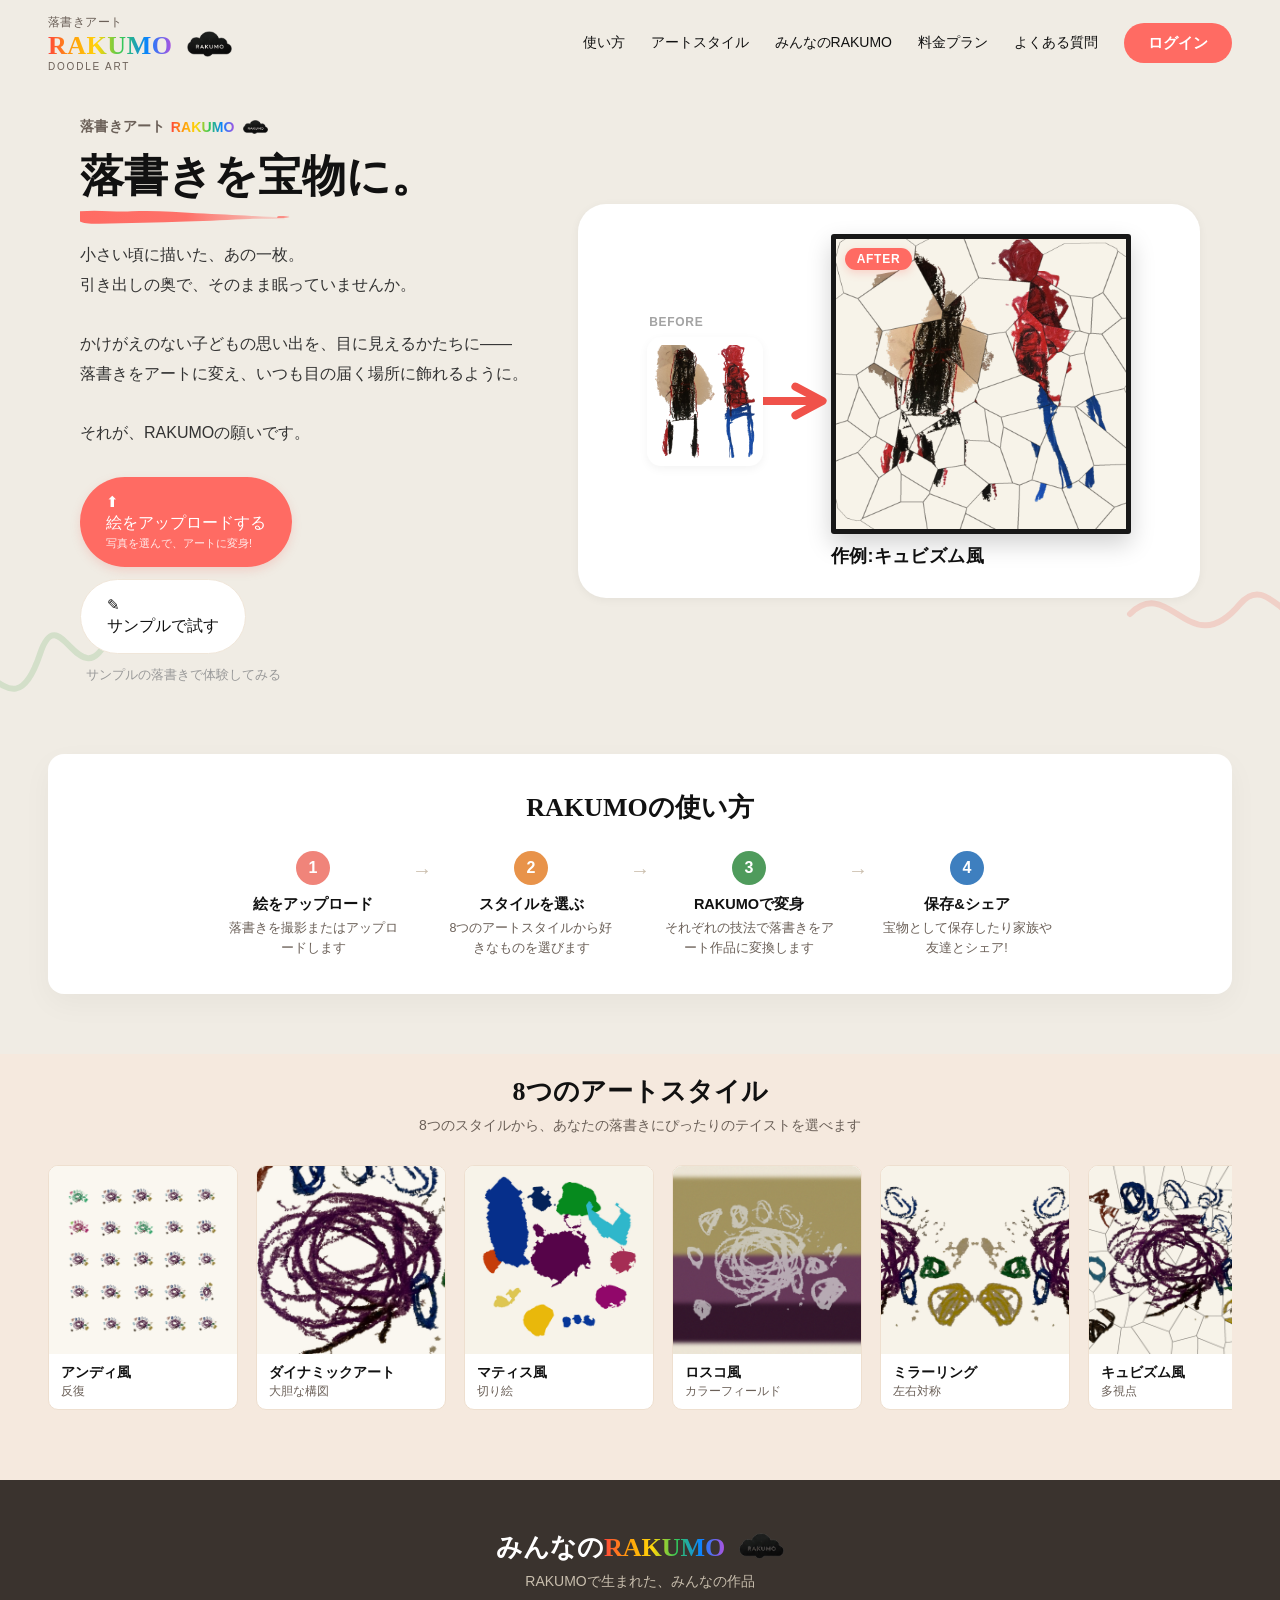
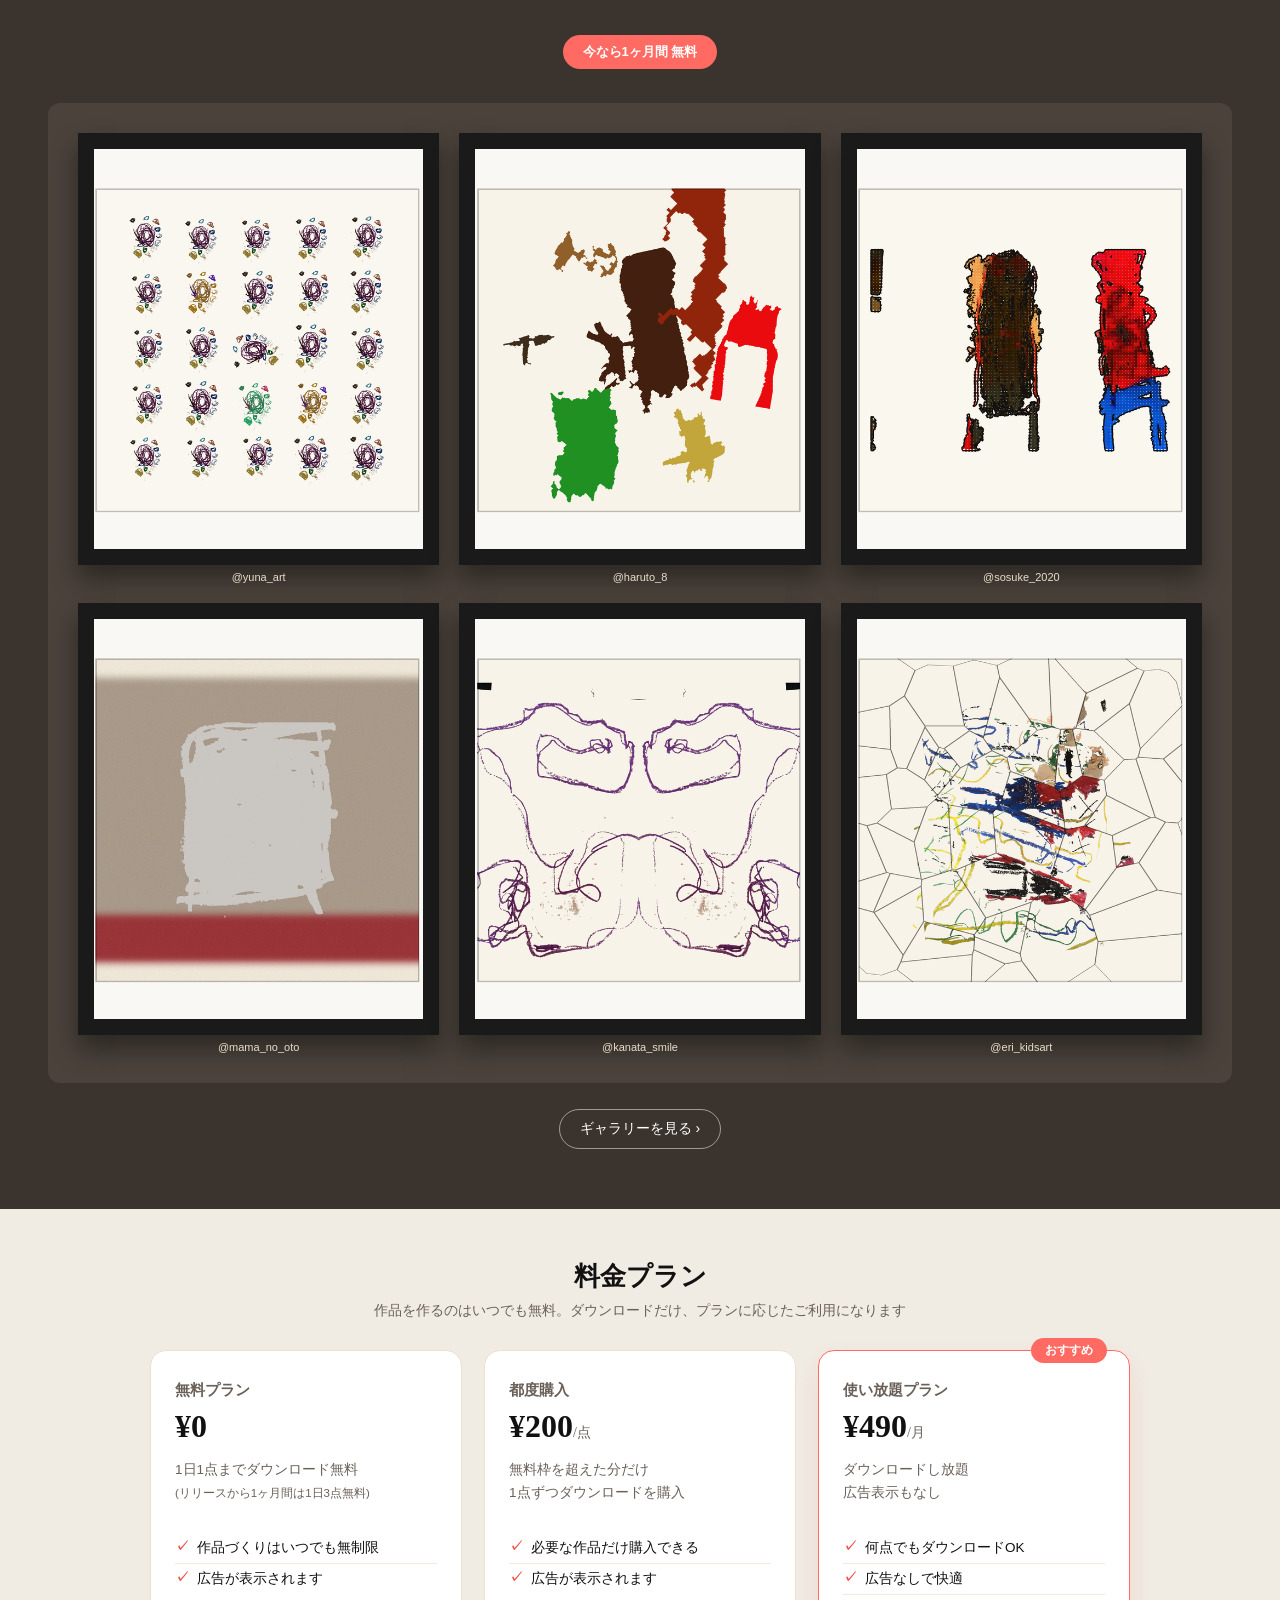
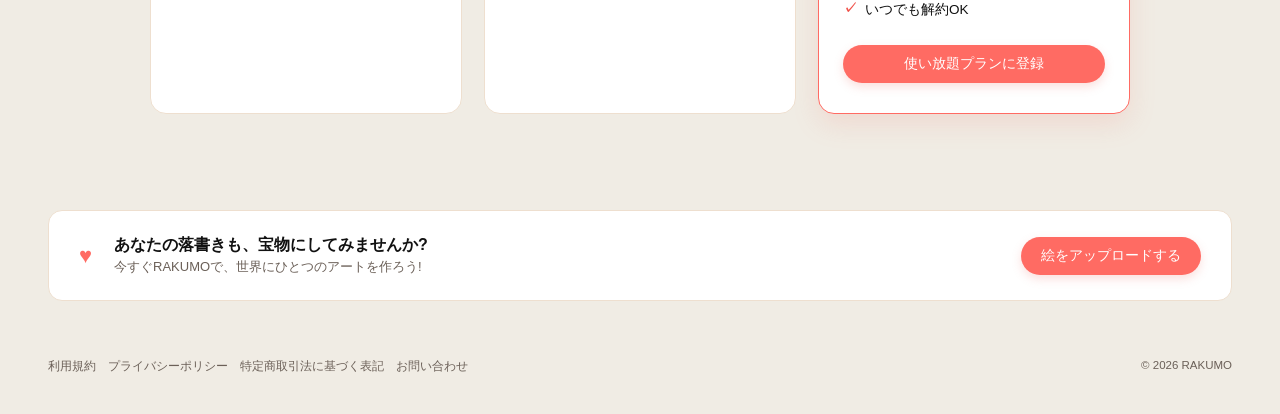
==== index.html @ 238d9f81 "Add AdSense verification script tag to head" ====
<!DOCTYPE html>
<html lang="ja">
<head>
<meta charset="UTF-8">
<meta name="viewport" content="width=device-width, initial-scale=1.0">
<title>落書きアート RAKUMO — その一枚が宝物に</title>
<meta name="description" content="小さい頃に描いた、あの一枚。落書きをアートに変え、いつも目の届く場所に飾れるように。それがRAKUMOの願いです。">
<meta property="og:type" content="website">
<meta property="og:title" content="落書きアート RAKUMO — その一枚が宝物に">
<meta property="og:description" content="子どもの落書きを8種類のアートスタイルに変換。額装して飾れる、世界にひとつの作品に。">
<!-- TODO: 本番ドメイン確定後、og:imageは絶対URLに変更すること(相対パスはSNSクローラーに認識されない) -->
<meta property="og:image" content="assets/asset_after.png">
<meta property="og:site_name" content="落書きアート RAKUMO">
<meta name="twitter:card" content="summary_large_image">
<link rel="stylesheet" href="style.css">
<script async src="https://pagead2.googlesyndication.com/pagead/js/adsbygoogle.js?client=ca-pub-4967488400651871" crossorigin="anonymous"></script>
</head>
<body>

<header class="site-header">
  <div class="logo-block">
    <div class="logo-eyebrow">落書きアート</div>
    <div class="logo-word"><span class="rakumo-brand">RAKUMO</span> <img src="assets/rakumo_cloud_mark.png" class="rakumo-mark" alt=""></div>
    <div class="logo-sub">DOODLE ART</div>
  </div>
  <nav class="site-nav">
    <a href="#how">使い方</a>
    <a href="#styles">アートスタイル</a>
    <a href="#gallery">みんなのRAKUMO</a>
    <a href="#pricing">料金プラン</a>
    <a href="#faq">よくある質問</a>
    <button id="loginBtn" class="btn-pill btn-pill-primary">ログイン</button>
    <span id="userInfo" class="user-info" hidden>
      <a href="mypage.html">マイページ</a>
      <span id="userEmail"></span>
      <button id="logoutBtn" class="btn-pill btn-pill-ghost">ログアウト</button>
    </span>
  </nav>
</header>

<section class="hero">
  <svg class="hero-decor hero-decor-left" aria-hidden="true" viewBox="0 0 220 220" xmlns="http://www.w3.org/2000/svg">
    <path d="M10 120 C 40 60, 70 180, 100 90 C 120 30, 140 140, 170 70" fill="none" stroke="#8FBF8A" stroke-width="6" stroke-linecap="round" opacity="0.3"/>
  </svg>
  <svg class="hero-decor hero-decor-right" aria-hidden="true" viewBox="0 0 220 220" xmlns="http://www.w3.org/2000/svg">
    <path d="M20 60 C 60 20, 80 110, 130 50 C 160 15, 180 90, 205 50" fill="none" stroke="#F0847A" stroke-width="6" stroke-linecap="round" opacity="0.28"/>
  </svg>

  <div class="hero-intro">
    <div class="hero-brand">
      落書きアート
      <span class="rakumo-inline rakumo-brand">RAKUMO</span> <img src="assets/rakumo_cloud_mark.png" class="rakumo-mark" alt="">
    </div>
    <h1 class="hero-headline">
      落書きを宝物に。
      <svg class="tagline-underline" viewBox="0 0 220 16" preserveAspectRatio="none" aria-hidden="true">
        <defs>
          <linearGradient id="brushFade" x1="0" y1="0" x2="1" y2="0">
            <stop offset="0%" stop-color="currentColor" stop-opacity="1"/>
            <stop offset="52%" stop-color="currentColor" stop-opacity="0.95"/>
            <stop offset="78%" stop-color="currentColor" stop-opacity="0.55"/>
            <stop offset="100%" stop-color="currentColor" stop-opacity="0.12"/>
          </linearGradient>
        </defs>
        <path fill="url(#brushFade)" d="M0,2.5 C20,0.5 36,3.5 54,2.5 C80,1.2 100,3.5 122,4.5 C144,5.4 162,6.4 180,7.4 C192,8.1 202,8.6 213,9 L215,11 C203,10.4 191,10 178,10.6 C158,11.4 136,12.6 111,13.4 C82,14.3 50,15.2 20,15.6 C10,15.7 3,15 0,13.2 Z"/>
        <path fill="url(#brushFade)" opacity="0.75" d="M207,7.6 C211,7.1 215,7.9 219,7.3 L219.6,9.3 C215.5,9.9 211,9.3 206.5,9.7 Z"/>
      </svg>
    </h1>
    <p class="hero-desc">小さい頃に描いた、あの一枚。<br>
      引き出しの奥で、そのまま眠っていませんか。<br><br>
      かけがえのない子どもの思い出を、目に見えるかたちに——<br>
      落書きをアートに変え、いつも目の届く場所に飾れるように。<br><br>
      それが、RAKUMOの願いです。</p>
  </div>

  <div class="hero-showcase">
    <div class="transform-group">
      <div class="before-card">
        <div class="chip">BEFORE</div>
        <img src="assets/asset_before.png" alt="変換前の落書き">
      </div>
      <div class="transform-arrow" aria-hidden="true">
        <svg viewBox="0 0 100 60" xmlns="http://www.w3.org/2000/svg">
          <path d="M4 30 H68 M48 12 L82 30 L48 48" fill="none" stroke-width="10" stroke-linecap="round" stroke-linejoin="round"/>
        </svg>
      </div>
      <div class="after-card-wrap">
        <div class="after-card">
          <div class="chip chip-after">AFTER</div>
          <img src="assets/asset_after.png" alt="変換後のアート作品">
        </div>
        <div class="after-caption">作例:キュビズム風</div>
      </div>
    </div>
  </div>

  <div class="hero-cta">
    <button id="openUploadBtn" class="btn-pill btn-pill-primary btn-lg">
      <span class="icon">⬆</span> 絵をアップロードする
      <small>写真を選んで、アートに変身!</small>
    </button>
    <button id="openSampleBtn" class="btn-pill btn-pill-ghost btn-lg">
      <span class="icon">✎</span> サンプルで試す
    </button>
    <div class="hero-note">サンプルの落書きで体験してみる</div>
  </div>
</section>

<section id="how" class="how-section">
  <div class="how-card">
    <h2>RAKUMOの使い方</h2>
    <div class="steps">
      <div class="step">
        <div class="step-num" style="background:#F0847A">1</div>
        <div class="step-title">絵をアップロード</div>
        <div class="step-desc">落書きを撮影またはアップロードします</div>
      </div>
      <div class="arrow">→</div>
      <div class="step">
        <div class="step-num" style="background:#E8934A">2</div>
        <div class="step-title">スタイルを選ぶ</div>
        <div class="step-desc">8つのアートスタイルから好きなものを選びます</div>
      </div>
      <div class="arrow">→</div>
      <div class="step">
        <div class="step-num" style="background:#4F9B5C">3</div>
        <div class="step-title">RAKUMOで変身</div>
        <div class="step-desc">それぞれの技法で落書きをアート作品に変換します</div>
      </div>
      <div class="arrow">→</div>
      <div class="step">
        <div class="step-num" style="background:#3E7FBF">4</div>
        <div class="step-title">保存&amp;シェア</div>
        <div class="step-desc">宝物として保存したり家族や友達とシェア!</div>
      </div>
    </div>
  </div>
</section>

<section id="styles" class="styles-section">
  <h2>8つのアートスタイル</h2>
  <p class="section-sub">8つのスタイルから、あなたの落書きにぴったりのテイストを選べます</p>
  <div class="styles-scroll">
    <div class="style-card"><img src="assets/style_andy.png"><div class="style-label">アンディ風<span>反復</span></div></div>
    <div class="style-card"><img src="assets/style_dynamic.png"><div class="style-label">ダイナミックアート<span>大胆な構図</span></div></div>
    <div class="style-card"><img src="assets/style_matisse.png"><div class="style-label">マティス風<span>切り絵</span></div></div>
    <div class="style-card"><img src="assets/style_rothko.png"><div class="style-label">ロスコ風<span>カラーフィールド</span></div></div>
    <div class="style-card"><img src="assets/style_mirror.png"><div class="style-label">ミラーリング<span>左右対称</span></div></div>
    <div class="style-card"><img src="assets/style_cubism.png"><div class="style-label">キュビズム風<span>多視点</span></div></div>
    <div class="style-card"><img src="assets/style_lichtenstein.png"><div class="style-label">リキテンスタイン風<span>ポップアート</span></div></div>
    <div class="style-card"><img src="assets/style_triptych.png"><div class="style-label">トリプティク<span>三連画</span></div></div>
  </div>
</section>

<section id="gallery" class="gallery-section">
  <h2>みんなの<span class="rakumo-brand">RAKUMO</span> <img src="assets/rakumo_cloud_mark.png" class="rakumo-mark" alt=""></h2>
  <p class="section-sub light">RAKUMOで生まれた、みんなの作品</p>
  <div class="free-badge">今なら1ヶ月間 無料</div>

  <div class="gallery-room">
    <div class="gallery-grid">
      <figure class="framed"><img src="assets/gallery_1.png"><figcaption>@yuna_art</figcaption></figure>
      <figure class="framed"><img src="assets/gallery_2.png"><figcaption>@haruto_8</figcaption></figure>
      <figure class="framed"><img src="assets/gallery_3.png"><figcaption>@sosuke_2020</figcaption></figure>
      <figure class="framed"><img src="assets/gallery_4.png"><figcaption>@mama_no_oto</figcaption></figure>
      <figure class="framed"><img src="assets/gallery_5.png"><figcaption>@kanata_smile</figcaption></figure>
      <figure class="framed"><img src="assets/gallery_6.png"><figcaption>@eri_kidsart</figcaption></figure>
    </div>
    <div class="floor"></div>
  </div>
  <a href="gallery.html" class="btn-pill btn-pill-outline">ギャラリーを見る ›</a>
</section>

<section id="pricing" class="pricing-section">
  <h2>料金プラン</h2>
  <p class="section-sub">作品を作るのはいつでも無料。ダウンロードだけ、プランに応じたご利用になります</p>
  <div class="pricing-grid">
    <div class="pricing-card">
      <div class="pricing-name">無料プラン</div>
      <div class="pricing-price">¥0</div>
      <div class="pricing-desc">1日<span id="pricingFreeCount">1</span>点までダウンロード無料<br><span class="pricing-note-inline">(リリースから1ヶ月間は1日3点無料)</span></div>
      <ul class="pricing-features">
        <li>作品づくりはいつでも無制限</li>
        <li>広告が表示されます</li>
      </ul>
    </div>
    <div class="pricing-card">
      <div class="pricing-name">都度購入</div>
      <div class="pricing-price">¥200<span>/点</span></div>
      <div class="pricing-desc">無料枠を超えた分だけ<br>1点ずつダウンロードを購入</div>
      <ul class="pricing-features">
        <li>必要な作品だけ購入できる</li>
        <li>広告が表示されます</li>
      </ul>
    </div>
    <div class="pricing-card featured">
      <div class="pricing-badge">おすすめ</div>
      <div class="pricing-name">使い放題プラン</div>
      <div class="pricing-price">¥490<span>/月</span></div>
      <div class="pricing-desc">ダウンロードし放題<br>広告表示もなし</div>
      <ul class="pricing-features">
        <li>何点でもダウンロードOK</li>
        <li>広告なしで快適</li>
        <li>いつでも解約OK</li>
      </ul>
      <button id="subscribeBtn" class="btn-pill btn-pill-primary">使い放題プランに登録</button>
    </div>
  </div>
</section>

<section class="cta-band">
  <div class="cta-inner">
    <div>
      <div class="cta-heart">♥</div>
    </div>
    <div class="cta-text">
      <div class="cta-title">あなたの落書きも、宝物にしてみませんか?</div>
      <div class="cta-sub">今すぐRAKUMOで、世界にひとつのアートを作ろう!</div>
    </div>
    <button id="ctaUploadBtn" class="btn-pill btn-pill-primary">絵をアップロードする</button>
  </div>
</section>

<footer class="site-footer">
  <div><a href="terms.html">利用規約</a>　<a href="privacy.html">プライバシーポリシー</a>　<a href="tokushoho.html">特定商取引法に基づく表記</a>　<a href="mailto:fcpanna0328@gmail.com">お問い合わせ</a></div>
  <div>© 2026 RAKUMO</div>
</footer>

<!-- ==================== 実際に動く生成モーダル ==================== -->
<div id="appModal" class="app-modal" hidden>
  <div class="app-modal-inner">
    <button id="closeModal" class="modal-close">×</button>

    <div id="uploadPane" class="pane">
      <div id="galleryWelcomeMsg" class="gallery-welcome-msg" hidden>
        🎉 みんなのRAKUMOへようこそ！さっそくお子さんの落書きをアップロードして、アートに変えてみましょう。
      </div>
      <h3>落書きをアップロード</h3>
      <div id="dropzone" class="dropzone">
        <strong>クリックして写真を選ぶ</strong>
        <div>JPEG・PNG・HEIC(iPhone写真)に対応</div>
      </div>
      <input type="file" id="fileInput" accept="image/*,.heic,.heif" hidden>
      <div class="or-row">または</div>
      <button id="sampleBtnInner" class="btn-pill btn-pill-outline">サンプルの落書きで試す</button>
      <div id="uploadStatus" class="status-msg"></div>
    </div>

    <div id="resultPane" class="pane" hidden>
      <div class="result-layout">
        <div class="orig-col">
          <div class="orig-label">原画</div>
          <canvas id="origCanvas"></canvas>
        </div>
        <div class="gallery-col">
          <div class="gallery-head-row">
            <h3>スタイルを選ぶ</h3>
            <div class="rotate-controls">
              <button id="rotateLeft" class="rotate-btn">⟲ 45°</button>
              <span id="rotateAngle">0°</span>
              <button id="rotateRight" class="rotate-btn">45° ⟳</button>
            </div>
          </div>
          <div id="resultGrid" class="result-grid"></div>
        </div>
      </div>

      <div id="featuredArea" class="featured-area" hidden>
        <div id="roomPreview" class="room-preview"></div>
        <div class="featured-actions">
          <button id="downloadArtBtn" class="btn-pill btn-pill-primary">作品をダウンロード</button>
          <button id="downloadFramedBtn" class="btn-pill btn-pill-outline">額装イメージをダウンロード</button>
          <button id="openPostFlowBtn" class="btn-pill btn-pill-community">🎉 みんなのRAKUMOに投稿する</button>
        </div>
        <!-- 無料プラン・都度購入のユーザーにのみ表示する広告枠(使い放題プラン加入者には非表示)。
             ADSENSE_PUBLISHER_ID未設定の間は空のまま何も表示されない。 -->
        <div id="adSlot" class="ad-slot" hidden></div>
      </div>
    </div>
  </div>
</div>

<!-- ==================== ログイン・新規登録モーダル ==================== -->
<div id="authModal" class="app-modal" hidden>
  <div class="app-modal-inner auth-modal-inner">
    <button id="closeAuthModal" class="modal-close">×</button>
    <div class="auth-tabs">
      <button type="button" id="authTabLogin" class="auth-tab active">ログイン</button>
      <button type="button" id="authTabSignup" class="auth-tab">新規登録</button>
    </div>
    <form id="authForm">
      <label class="auth-label" for="authEmail">メールアドレス</label>
      <input class="auth-input" type="email" id="authEmail" required>
      <label class="auth-label" for="authPassword">パスワード</label>
      <input class="auth-input" type="password" id="authPassword" required minlength="6">
      <button type="submit" id="authSubmitBtn" class="btn-pill btn-pill-primary">ログイン</button>
      <div id="authStatus" class="status-msg"></div>
    </form>
  </div>
</div>

<!-- ==================== ダウンロード課金モーダル ==================== -->
<div id="paywallModal" class="app-modal" hidden>
  <div class="app-modal-inner">
    <button id="closePaywallModal" class="modal-close">×</button>
    <h3>本日の無料ダウンロード枠を使い切りました</h3>
    <p class="paywall-desc">続けてダウンロードするには、以下のいずれかをお選びください。</p>
    <div class="paywall-options">
      <div class="paywall-option">
        <div class="paywall-option-title">この1点だけ購入</div>
        <div class="paywall-option-price">¥<span id="paywallSinglePrice">200</span></div>
        <button id="paywallSingleBtn" class="btn-pill btn-pill-outline">購入してダウンロード</button>
      </div>
      <div class="paywall-option featured">
        <div class="pricing-badge">おすすめ</div>
        <div class="paywall-option-title">使い放題プラン</div>
        <div class="paywall-option-price">¥<span id="paywallSubPrice">490</span><span class="paywall-per">/月</span></div>
        <button id="paywallSubBtn" class="btn-pill btn-pill-primary">登録してダウンロードし放題に</button>
      </div>
    </div>
    <div id="paywallStatus" class="status-msg"></div>
  </div>
</div>

<!-- ==================== みんなのRAKUMOに投稿する(5ステップ) ==================== -->
<div id="postModal" class="app-modal" hidden>
  <div class="app-modal-inner post-modal-inner">
    <button id="closePostModal" class="modal-close">×</button>

    <div class="post-steps-indicator">
      <span class="post-step-dot active" data-step="2">1</span>
      <span class="post-step-dot" data-step="3">2</span>
      <span class="post-step-dot" data-step="4">3</span>
      <span class="post-step-dot" data-step="5">4</span>
    </div>

    <!-- STEP2: 情報入力 -->
    <div id="postStep2" class="post-step">
      <h3>作品について教えてください</h3>
      <label class="auth-label" for="postTitle">タイトル<span class="required-mark">必須</span></label>
      <input class="auth-input" type="text" id="postTitle" maxlength="40" placeholder="例: ぼくのロケット">
      <label class="auth-label" for="postAuthorName">作者のお名前・ニックネーム(任意)</label>
      <input class="auth-input" type="text" id="postAuthorName" maxlength="20" placeholder="例: あやと(本名でなくてOK)">
      <label class="auth-label" for="postDescription">この絵について一言(任意)</label>
      <textarea class="auth-input post-textarea" id="postDescription" maxlength="200" placeholder="例: 恐竜が好きで、夜のジャングルを冒険しているところを描きました。"></textarea>
      <div class="post-field-row">
        <div>
          <label class="auth-label" for="postAge">年齢(任意)</label>
          <select class="auth-input" id="postAge">
            <option value="">選択しない</option>
          </select>
        </div>
        <div>
          <label class="auth-label" for="postPrefecture">都道府県(任意)</label>
          <select class="auth-input" id="postPrefecture">
            <option value="">選択しない</option>
          </select>
        </div>
      </div>
      <label class="auth-label" for="postTheme">テーマ(任意)</label>
      <select class="auth-input" id="postTheme">
        <option value="">選択しない</option>
      </select>
      <div id="postStep2Status" class="status-msg"></div>
      <button type="button" id="toStep3Btn" class="btn-pill btn-pill-primary post-next-btn">次へ</button>
    </div>

    <!-- STEP3: 公開設定 -->
    <div id="postStep3" class="post-step" hidden>
      <h3>公開設定</h3>
      <div class="post-visibility-box">
        <div class="post-visibility-col">
          <div class="post-visibility-label ok">公開されるもの</div>
          <ul class="post-visibility-list">
            <li>作品(アート画像)</li>
            <li>タイトル・一言</li>
            <li id="publicAuthorLine" class="hidden-line">作者のお名前・ニックネーム</li>
            <li id="publicAgeLine" class="hidden-line">年齢</li>
            <li id="publicPrefLine" class="hidden-line">都道府県</li>
          </ul>
        </div>
        <div class="post-visibility-col">
          <div class="post-visibility-label ng">公開されないもの</div>
          <ul class="post-visibility-list">
            <li>本名・メールアドレス</li>
            <li>顔写真</li>
            <li>詳しい位置情報</li>
          </ul>
        </div>
      </div>
      <label class="post-checkbox-row">
        <input type="checkbox" id="sharePrefectureCheck" checked>
        入力した都道府県をMAPに公開する
      </label>
      <div class="post-step-actions">
        <button type="button" id="backToStep2Btn" class="btn-pill btn-pill-outline">戻る</button>
        <button type="button" id="toStep4Btn" class="btn-pill btn-pill-primary">次へ</button>
      </div>
    </div>

    <!-- STEP4: プレビュー -->
    <div id="postStep4" class="post-step" hidden>
      <h3>この内容で投稿します</h3>
      <div class="post-preview-card">
        <img id="postPreviewImg" src="" alt="">
        <div class="post-preview-info">
          <div id="postPreviewTitle" class="post-preview-title"></div>
          <div id="postPreviewMeta" class="post-preview-meta"></div>
          <div id="postPreviewDesc" class="post-preview-desc"></div>
        </div>
      </div>
      <div id="postStep4Status" class="status-msg"></div>
      <div class="post-step-actions">
        <button type="button" id="backToStep3Btn" class="btn-pill btn-pill-outline">戻る</button>
        <button type="button" id="submitPostBtn" class="btn-pill btn-pill-primary">投稿する</button>
      </div>
    </div>

    <!-- STEP5: 投稿完了 -->
    <div id="postStep5" class="post-step" hidden>
      <div class="post-complete-icon">🎉</div>
      <h3>みんなのRAKUMOに投稿しました!</h3>
      <p class="post-complete-sub">あなたの作品が全国のみんなに届きました。</p>
      <div class="post-step-actions post-complete-actions">
        <a href="gallery.html" class="btn-pill btn-pill-primary">ギャラリーで見る</a>
        <button type="button" id="closePostFlowBtn" class="btn-pill btn-pill-outline">閉じる</button>
      </div>
    </div>
  </div>
</div>

<script src="config.js"></script>
<script src="app.js"></script>
</body>
</html>
---- style.css ----
:root{
  --cream:#F0ECE4;
  --cream-2:#F5E9DE;
  --ink:#111111;
  --ink-soft:#6b6058;
  --coral:#FF6B63;
  --coral-dark:#F0524A;
  --hairline:#EEDFCF;
  --floor:#3a332e;
}
*{box-sizing:border-box;}
body{
  margin:0;
  background:var(--cream);
  color:var(--ink);
  font-family:-apple-system,BlinkMacSystemFont,"Segoe UI",Hiragino Sans,"Hiragino Kaku Gothic ProN",sans-serif;
  -webkit-font-smoothing:antialiased;
}
a{color:inherit;text-decoration:none;}
h1,h2{font-family:Georgia,"Hiragino Mincho ProN",serif;margin:0;}

/* ---- header ---- */
.site-header{
  display:flex;justify-content:space-between;align-items:center;
  padding:14px 48px;
}
.logo-eyebrow{font-size:12px;color:var(--ink-soft);letter-spacing:.04em;}
.logo-word{font-size:26px;font-weight:800;letter-spacing:.02em;font-family:Georgia,serif;}
.logo-sub{font-size:10px;letter-spacing:.18em;color:var(--ink-soft);}

/* ==================== RAKUMOブランド表記(統一) ====================
   「RAKUMO」を表示する際はこのクラスで統一する:
   左→右の虹色グラデーション文字 + 半角スペース + クラウドのロゴマーク */
.rakumo-brand{
  background:linear-gradient(90deg,#ff453a,#ff9f0a,#ffd60a,#34c759,#0a84ff,#af52de);
  -webkit-background-clip:text;background-clip:text;color:transparent;
}
.rakumo-mark{
  height:1em;width:auto;display:inline-block;
  vertical-align:-0.12em;margin-left:0.28em;
}
.btn-pill-community{
  background:#fff3ef;color:var(--coral-dark);border:1.5px solid var(--coral);font-weight:700;
}
.btn-pill-community:hover{background:var(--coral);color:#fff;}
.site-nav{display:flex;align-items:center;gap:26px;font-size:14px;}
.site-nav a:hover{color:var(--coral-dark);}

.btn-pill{
  border-radius:999px;border:none;cursor:pointer;font-family:inherit;
  display:inline-flex;align-items:center;gap:8px;padding:10px 20px;font-size:14px;
}
.btn-pill-primary{background:var(--coral);color:#fff;box-shadow:0 4px 10px rgba(240,132,122,.25);}
.btn-pill-primary:hover{background:var(--coral-dark);}
.btn-pill-outline{background:#fff;color:var(--ink);border:1.5px solid var(--coral);}
.btn-pill-outline:hover{background:#fff3ef;}
.btn-pill-ghost{background:#fff;color:var(--ink);border:1.5px solid #F0E6D9;}
.site-nav .btn-pill-primary{padding:0 24px;height:40px;font-size:15px;font-weight:600;box-shadow:none;}
.btn-lg{padding:16px 26px;font-size:16px;display:flex;flex-direction:column;align-items:flex-start;gap:2px;}
.btn-lg small{font-weight:400;font-size:11px;opacity:.85;}
.btn-lg .icon{font-size:15px;}

/* ---- hero ---- */
.hero{
  position:relative;overflow:hidden;
  display:grid;
  grid-template-columns:1fr 1.3fr;
  grid-template-areas:
    "intro showcase"
    "cta   showcase";
  gap:8px 20px;
  padding:32px 80px 60px;
}
.hero-decor{position:absolute;width:220px;height:220px;pointer-events:none;z-index:0;}
.hero-decor-left{left:-60px;bottom:-40px;}
.hero-decor-right{right:-50px;bottom:-30px;}
.hero-intro, .hero-showcase, .hero-cta{position:relative;z-index:1;}
.hero-intro{grid-area:intro;align-self:end;}
.hero-cta{grid-area:cta;align-self:start;margin-top:22px;}
.hero-showcase{grid-area:showcase;align-self:center;}

.hero-brand{
  display:flex;align-items:center;gap:5px;flex-wrap:wrap;
  font-size:14px;font-weight:700;color:var(--ink-soft);letter-spacing:.02em;margin-bottom:12px;
}
.hero-headline{
  position:relative;display:inline-block;margin:0;
  font-size:44px;line-height:1.3;color:var(--ink);font-weight:800;
}
.rakumo-inline{font-weight:800;letter-spacing:.01em;}
.tagline-underline{display:block;width:210px;max-width:65%;height:15px;margin-top:4px;color:var(--coral);}
.hero-desc{color:#333;font-size:16px;line-height:1.85;margin:16px 0 0;max-width:36em;}
.hero-cta .btn-pill{display:flex;margin-bottom:12px;}
.hero-note{font-size:13px;color:#999;margin-left:6px;}

.hero-showcase{display:flex;align-items:center;justify-content:center;}
.transform-group{
  position:relative;display:flex;align-items:center;justify-content:center;width:100%;
  background:#fff;border-radius:28px;padding:30px 22px;gap:0;
  box-shadow:0 2px 10px rgba(0,0,0,.05);
}
.before-card{
  position:relative;background:#fff;border-radius:14px;box-shadow:0 3px 10px rgba(0,0,0,.05);
  width:20%;padding:8px;flex-shrink:0;z-index:2;
}
.before-card img{width:100%;display:block;border-radius:8px;}
.after-card-wrap{display:flex;flex-direction:column;align-items:flex-start;width:52%;flex-shrink:0;}
.after-card{
  position:relative;background:#181818;border-radius:3px;flex-shrink:0;
  width:100%;padding:1.75%;
  box-shadow:0 10px 24px rgba(0,0,0,.18);
}
.after-card img{width:100%;display:block;border-radius:0;}
.after-caption{margin-top:10px;font-size:18px;font-weight:800;color:var(--ink);letter-spacing:.02em;}
.chip{
  position:absolute;top:-22px;left:2px;background:transparent;
  font-size:12px;font-weight:700;letter-spacing:.06em;padding:0;border-radius:0;color:#A3A3A3;
  z-index:2;
}
.chip-after{
  top:14px;left:14px;background:var(--coral);color:#fff;
  padding:4px 12px;border-radius:999px;font-size:12px;box-shadow:0 3px 8px rgba(255,107,99,.25);
}

/* ---- 変化を示すシンプルな矢印 ---- */
.transform-arrow{
  position:relative;width:80px;height:52px;flex-shrink:0;z-index:1;margin:0 -6px;
  display:flex;align-items:center;justify-content:center;
}
.transform-arrow svg{width:100%;height:100%;}
.transform-arrow path{stroke:var(--coral-dark);}

/* ---- how it works ---- */
.how-section{padding:10px 48px 60px;}
.how-card{background:#fff;border-radius:16px;padding:36px;box-shadow:0 10px 30px rgba(0,0,0,.04);}
.how-card h2{text-align:center;font-size:26px;margin-bottom:26px;}
.steps{display:flex;align-items:flex-start;justify-content:center;gap:14px;flex-wrap:wrap;}
.step{width:170px;text-align:center;}
.step-num{
  width:34px;height:34px;border-radius:50%;color:#fff;display:flex;align-items:center;justify-content:center;
  font-weight:700;margin:0 auto 10px;
}
.step-title{font-weight:700;font-size:14.5px;margin-bottom:4px;}
.step-desc{font-size:12.5px;color:var(--ink-soft);line-height:1.6;}
.arrow{color:#cbbfae;font-size:20px;margin-top:8px;}

/* ---- styles gallery ---- */
.styles-section{padding:20px 48px 60px;background:var(--cream-2);}
.styles-section h2{text-align:center;font-size:26px;}
.section-sub{text-align:center;color:var(--ink-soft);font-size:14px;margin:8px 0 30px;}
.section-sub.light{color:#c9bfae;}
.styles-scroll{
  display:flex;gap:18px;overflow-x:auto;padding-bottom:10px;scroll-snap-type:x mandatory;
}
.style-card{
  flex:0 0 190px;scroll-snap-align:start;background:#fff;border-radius:10px;overflow:hidden;
  border:1px solid var(--hairline);
}
.style-card img{width:100%;aspect-ratio:1/1;object-fit:cover;display:block;}
.style-label{padding:10px 12px;font-size:13.5px;font-weight:700;}
.style-label span{display:block;font-weight:400;font-size:11.5px;color:var(--ink-soft);margin-top:2px;}

/* ---- gallery (みんなのRAKUMO) ---- */
.gallery-section{padding:50px 48px 60px;background:var(--floor);text-align:center;}
.gallery-section h2{color:#fff;font-size:26px;}
.free-badge{
  display:inline-block;background:var(--coral);color:#fff;font-size:13px;font-weight:600;
  padding:8px 20px;border-radius:999px;margin:14px 0 34px;
}
.gallery-room{position:relative;background:#4a423b;border-radius:12px;padding:30px;}
.gallery-grid{display:grid;grid-template-columns:repeat(3,1fr);gap:20px;padding:0;}
.framed{margin:0;display:flex;flex-direction:column;min-height:450px;}
.framed img{width:100%;height:100%;object-fit:cover;border:16px solid #1a1a1a;box-shadow:0 14px 24px rgba(0,0,0,.4);}
.framed figcaption{color:#e8ddcb;font-size:11px;margin-top:6px;text-align:center;}
.floor{display:none!important;}
.gallery-section .btn-pill-outline{background:transparent;color:#fff;border-color:rgba(255,255,255,.5);margin-top:26px;}

/* ---- pricing ---- */
.pricing-section{padding:50px 48px 60px;text-align:center;}
.pricing-section h2{font-size:26px;}
.pricing-grid{
  display:grid;grid-template-columns:repeat(3,1fr);gap:22px;max-width:980px;margin:0 auto;
}
@media (max-width:820px){.pricing-grid{grid-template-columns:1fr;}}
.pricing-card{
  position:relative;background:#fff;border:1.5px solid var(--hairline);border-radius:16px;
  padding:30px 24px;text-align:left;
}
.pricing-card.featured{border-color:var(--coral);box-shadow:0 10px 26px rgba(240,132,122,.18);}
.pricing-badge{
  position:absolute;top:-13px;right:22px;background:var(--coral);color:#fff;font-size:12px;
  font-weight:700;padding:4px 14px;border-radius:999px;
}
.pricing-name{font-size:15px;font-weight:700;color:var(--ink-soft);margin-bottom:8px;}
.pricing-price{font-size:32px;font-weight:800;font-family:Georgia,serif;margin-bottom:14px;}
.pricing-price span{font-size:14px;font-weight:400;color:var(--ink-soft);}
.pricing-desc{font-size:13.5px;color:var(--ink-soft);line-height:1.7;margin-bottom:18px;min-height:56px;}
.pricing-note-inline{font-size:11.5px;}
.pricing-features{list-style:none;padding:0;margin:0 0 20px;font-size:13.5px;}
.pricing-features li{padding:6px 0 6px 22px;position:relative;border-top:1px solid var(--cream-2);}
.pricing-features li:first-child{border-top:none;}
.pricing-features li::before{content:"✓";position:absolute;left:0;color:var(--coral-dark);font-weight:700;}
.pricing-card .btn-pill{width:100%;justify-content:center;}

/* ---- paywall modal ---- */
.paywall-desc{font-size:13.5px;color:var(--ink-soft);margin:10px 0 20px;}
.paywall-options{display:flex;gap:14px;}
.paywall-option{
  flex:1;position:relative;border:1.5px solid var(--hairline);border-radius:12px;
  padding:20px 16px;text-align:center;
}
.paywall-option.featured{border-color:var(--coral);}
.paywall-option-title{font-size:13px;font-weight:700;color:var(--ink-soft);margin-bottom:8px;}
.paywall-option-price{font-size:24px;font-weight:800;font-family:Georgia,serif;margin-bottom:14px;}
.paywall-per{font-size:13px;font-weight:400;color:var(--ink-soft);}
.paywall-option .btn-pill{width:100%;justify-content:center;font-size:12.5px;padding:10px 8px;}

.ad-slot{margin-top:18px;text-align:center;min-height:90px;}
.ad-slot[hidden]{display:none;}

/* ---- CTA band ---- */
.cta-band{padding:36px 48px;}
.cta-inner{
  background:#fff;border-radius:14px;padding:24px 30px;display:flex;align-items:center;gap:22px;
  border:1px solid var(--hairline);
}
.cta-heart{color:var(--coral);font-size:22px;}
.cta-text{flex:1;}
.cta-title{font-weight:700;font-size:16px;}
.cta-sub{font-size:13px;color:var(--ink-soft);margin-top:2px;}

/* ---- footer ---- */
.site-footer{padding:22px 48px 40px;display:flex;justify-content:space-between;font-size:11.5px;color:var(--ink-soft);flex-wrap:wrap;gap:8px;}

/* ==================== 機能モーダル ==================== */
.app-modal{
  position:fixed;inset:0;background:rgba(30,26,22,.55);z-index:1000;
  display:flex;align-items:center;justify-content:center;padding:24px;
}
.app-modal[hidden]{display:none;}
.app-modal-inner{
  background:var(--cream);border-radius:16px;max-width:1040px;width:100%;max-height:90vh;overflow-y:auto;
  padding:32px;position:relative;
}
.modal-close{
  position:absolute;top:16px;right:20px;border:none;background:none;font-size:26px;cursor:pointer;color:var(--ink-soft);
}
.pane h3{font-family:Georgia,serif;font-size:20px;margin:0 0 18px;}
.gallery-welcome-msg{
  background:#fff3ef;border:1px solid #f6d9cd;border-radius:10px;
  padding:12px 14px;font-size:13px;color:#c9573f;line-height:1.6;margin-bottom:16px;
}
.gallery-welcome-msg[hidden]{display:none;}

.dropzone{
  border:1.5px dashed #cbbf9e;border-radius:8px;padding:34px 16px;text-align:center;cursor:pointer;
  color:var(--ink-soft);font-size:13.5px;
}
.dropzone strong{display:block;color:var(--ink);font-size:15px;margin-bottom:6px;}
.or-row{text-align:center;color:#b3a98c;font-size:11px;margin:16px 0;}
#uploadPane .btn-pill{width:100%;justify-content:center;}
.status-msg{font-size:13px;color:var(--coral-dark);margin-top:14px;min-height:16px;}

.result-layout{display:grid;grid-template-columns:260px 1fr;gap:28px;}
.orig-label{font-size:12px;color:var(--ink-soft);margin-bottom:8px;}
#origCanvas{width:100%;border-radius:6px;border:1px solid var(--hairline);background:#fff;}
.gallery-head-row{display:flex;justify-content:space-between;align-items:center;margin-bottom:14px;}
.gallery-head-row h3{margin:0;}
.rotate-controls{display:flex;align-items:center;gap:10px;}
.rotate-btn{border:1px solid var(--ink);background:#fff;border-radius:6px;padding:6px 10px;font-size:12px;cursor:pointer;}
.rotate-btn:disabled{opacity:.4;}
#rotateAngle{font-size:12px;color:var(--ink-soft);min-width:30px;text-align:center;}

.result-grid{display:grid;grid-template-columns:repeat(4,1fr);gap:12px;}
.result-card{
  border:1px solid var(--hairline);border-radius:8px;overflow:hidden;cursor:pointer;background:#fff;
}
.result-card.selected{border-color:var(--coral);box-shadow:0 6px 14px rgba(240,132,122,.25);}
.result-card .thumb{aspect-ratio:1/1;background:repeating-linear-gradient(45deg,#efe4d4,#efe4d4 8px,#fbf3ec 8px,#fbf3ec 16px);display:flex;align-items:center;justify-content:center;}
.result-card .thumb img,.result-card .thumb canvas{width:100%;height:100%;object-fit:cover;display:block;}
.result-card .name{font-size:11.5px;padding:6px 8px;text-align:center;}

.featured-area{margin-top:26px;border-top:1px solid var(--hairline);padding-top:22px;}
.room-preview{display:flex;justify-content:center;}
.room-preview canvas{max-width:100%;border-radius:8px;}
.featured-actions{display:flex;justify-content:center;gap:10px;margin-top:16px;}

/* ==================== ログイン・新規登録 ==================== */
.user-info{display:flex;align-items:center;gap:10px;}
.user-info[hidden]{display:none;}
#loginBtn[hidden]{display:none;}
.user-info #userEmail{font-size:12.5px;color:var(--ink-soft);}
.auth-modal-inner{max-width:380px;padding:32px;}
.auth-tabs{display:flex;gap:8px;margin-bottom:20px;}
.auth-tab{
  flex:1;padding:10px;border:1.5px solid var(--hairline);background:#fff;border-radius:8px;
  cursor:pointer;font-size:14px;color:var(--ink-soft);
}
.auth-tab.active{border-color:var(--coral);color:var(--coral-dark);font-weight:600;background:var(--cream-2);}
.auth-label{display:block;font-size:12.5px;color:var(--ink-soft);margin:14px 0 6px;}
.auth-input{
  width:100%;padding:10px 12px;border:1.5px solid var(--hairline);border-radius:8px;
  font-size:14px;font-family:inherit;box-sizing:border-box;
}
.auth-input:focus{outline:none;border-color:var(--coral);}
#authForm .btn-pill{width:100%;justify-content:center;margin-top:20px;}
#authForm .status-msg{text-align:center;}

/* ==================== みんなのRAKUMOに投稿する ==================== */
.post-modal-inner{max-width:460px;padding:32px;}
.post-steps-indicator{display:flex;justify-content:center;gap:10px;margin-bottom:24px;}
.post-step-dot{
  width:26px;height:26px;border-radius:50%;background:#fff;border:1.5px solid var(--hairline);
  display:flex;align-items:center;justify-content:center;font-size:12px;color:var(--ink-soft);
}
.post-step-dot.active{background:var(--coral);border-color:var(--coral);color:#fff;font-weight:600;}
.post-step-dot.done{background:var(--coral-dark);border-color:var(--coral-dark);color:#fff;}
.post-step[hidden]{display:none;}
.post-textarea{resize:vertical;min-height:70px;line-height:1.6;}
.required-mark{
  display:inline-block;font-size:10.5px;color:#fff;background:var(--coral);
  border-radius:4px;padding:1px 6px;margin-left:8px;vertical-align:middle;
}
.post-field-row{display:grid;grid-template-columns:1fr 1fr;gap:14px;}
.post-next-btn{width:100%;justify-content:center;margin-top:22px;}

.post-visibility-box{display:grid;grid-template-columns:1fr 1fr;gap:14px;margin-top:16px;}
.post-visibility-col{background:#fff;border:1px solid var(--hairline);border-radius:10px;padding:14px;}
.post-visibility-label{font-size:12.5px;font-weight:700;margin-bottom:8px;}
.post-visibility-label.ok{color:#2e6b3e;}
.post-visibility-label.ng{color:#b3453f;}
.post-visibility-list{margin:0;padding-left:18px;font-size:12.5px;color:var(--ink-soft);line-height:1.9;}
.post-visibility-list .hidden-line{display:none;}
.post-visibility-list .hidden-line.show{display:list-item;}

.post-checkbox-row{
  display:flex;align-items:center;gap:8px;font-size:13px;color:var(--ink-soft);
  margin-top:16px;cursor:pointer;
}
.post-checkbox-row[hidden]{display:none;}
.post-checkbox-row input{width:16px;height:16px;}

.post-step-actions{display:flex;gap:10px;margin-top:24px;}
.post-step-actions .btn-pill{flex:1;justify-content:center;}

.post-preview-card{
  background:#fff;border:1px solid var(--hairline);border-radius:12px;overflow:hidden;margin-top:8px;
}
.post-preview-card img{width:100%;aspect-ratio:1/1;object-fit:cover;display:block;}
.post-preview-info{padding:16px;}
.post-preview-title{font-size:16px;font-weight:700;margin-bottom:6px;}
.post-preview-meta{font-size:12px;color:var(--ink-soft);margin-bottom:8px;}
.post-preview-desc{font-size:13px;color:var(--ink);line-height:1.6;}

.post-complete-icon{font-size:44px;text-align:center;margin-bottom:8px;}
#postStep5 h3{text-align:center;}
.post-complete-sub{text-align:center;color:var(--ink-soft);font-size:13.5px;margin-bottom:8px;}
.post-complete-actions{margin-top:20px;}
.post-complete-actions .btn-pill{text-decoration:none;}

@media (max-width:640px){
  .post-field-row{grid-template-columns:1fr;}
  .post-visibility-box{grid-template-columns:1fr;}
}

@media (max-width:900px){
  .hero{
    grid-template-columns:1fr;
    grid-template-areas:
      "intro"
      "showcase"
      "cta";
  }
  .hero-intro, .hero-cta{align-self:auto;}
  .hero-cta{margin-top:26px;}
  .site-nav{display:none;}
  .gallery-grid{grid-template-columns:repeat(3,1fr);}
  .result-layout{grid-template-columns:1fr;}
  .steps{flex-direction:column;align-items:center;gap:4px;}
  .step{width:100%;max-width:280px;}
  .arrow{transform:rotate(90deg);margin:2px 0;}
}
@media (max-width:640px){
  .hero{padding-left:20px;padding-right:20px;}
  .hero-headline{font-size:34px;}
  .transform-group{padding:24px 10px;border-radius:22px;}
  .before-card{width:24%;padding:6px;}
  .after-card-wrap{width:50%;}
  .after-caption{font-size:14px;}
  .transform-arrow{width:56px;height:40px;margin:0 -4px;}
}
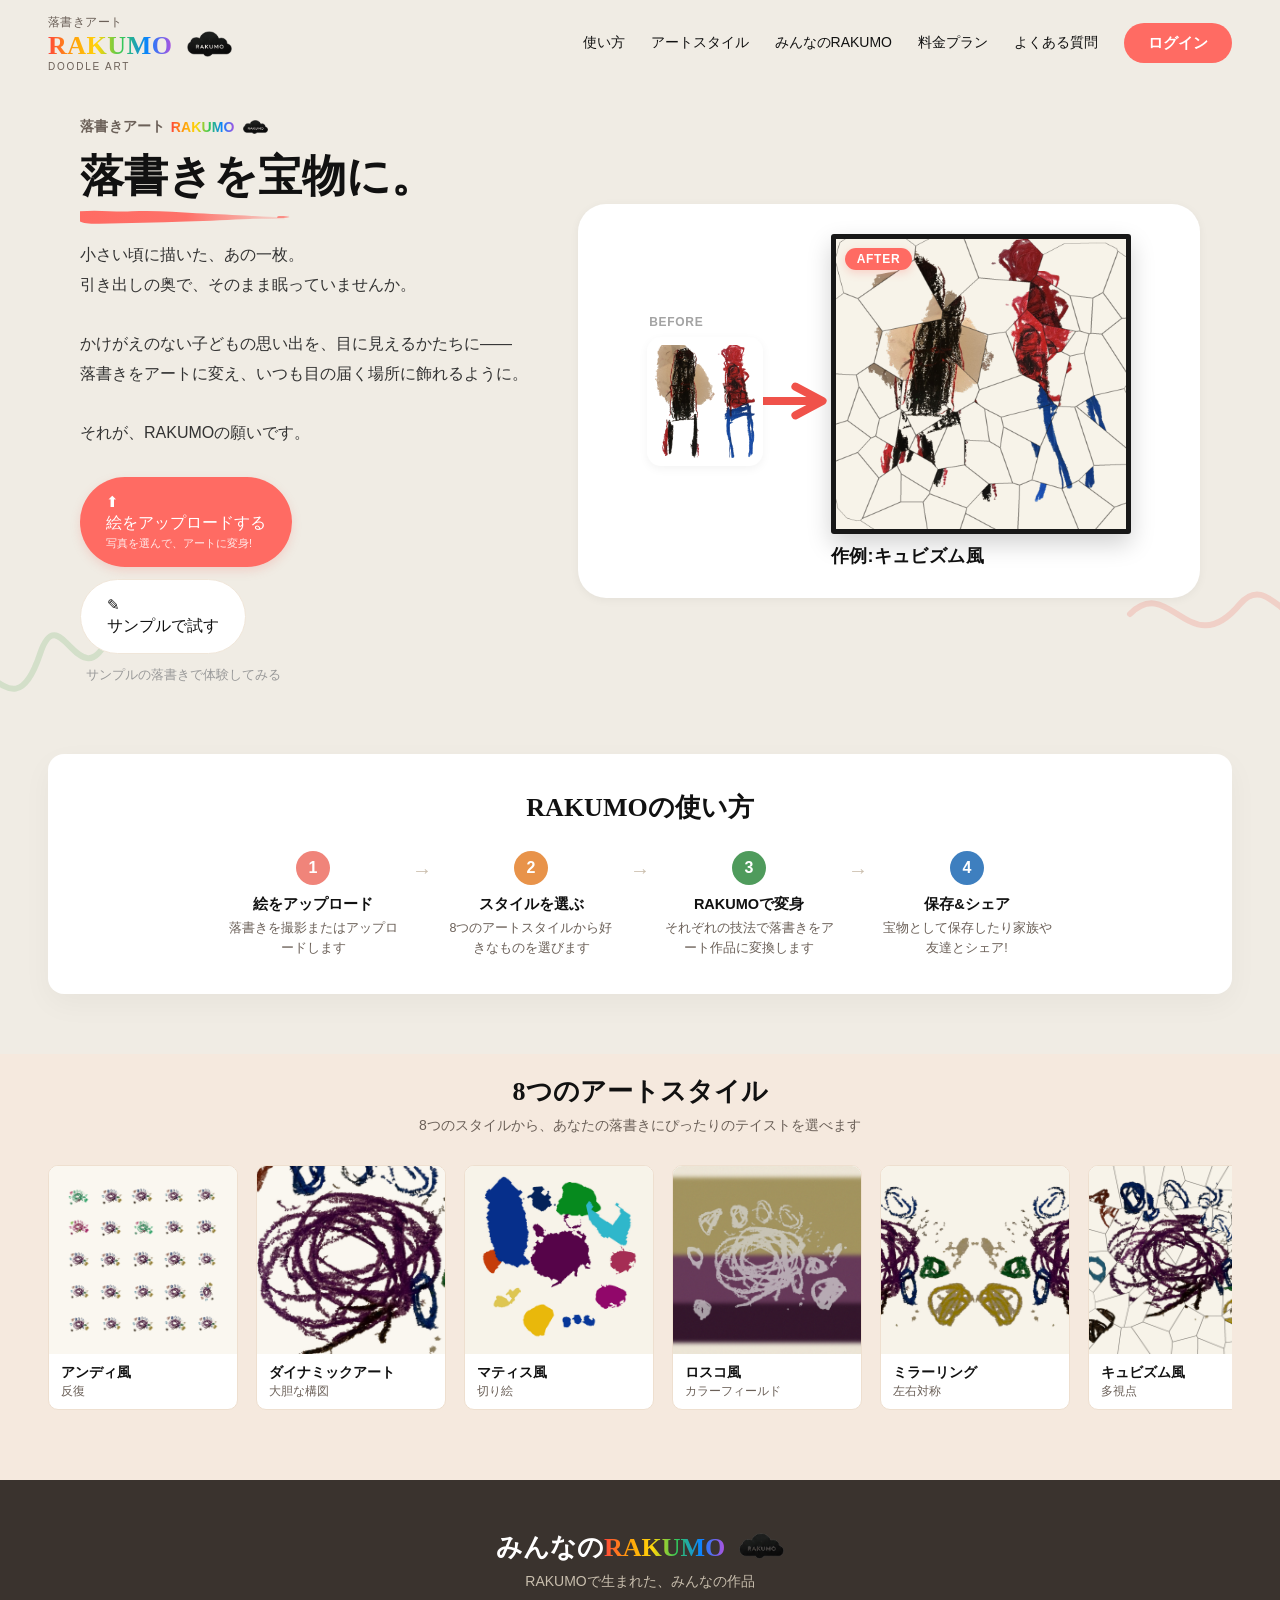
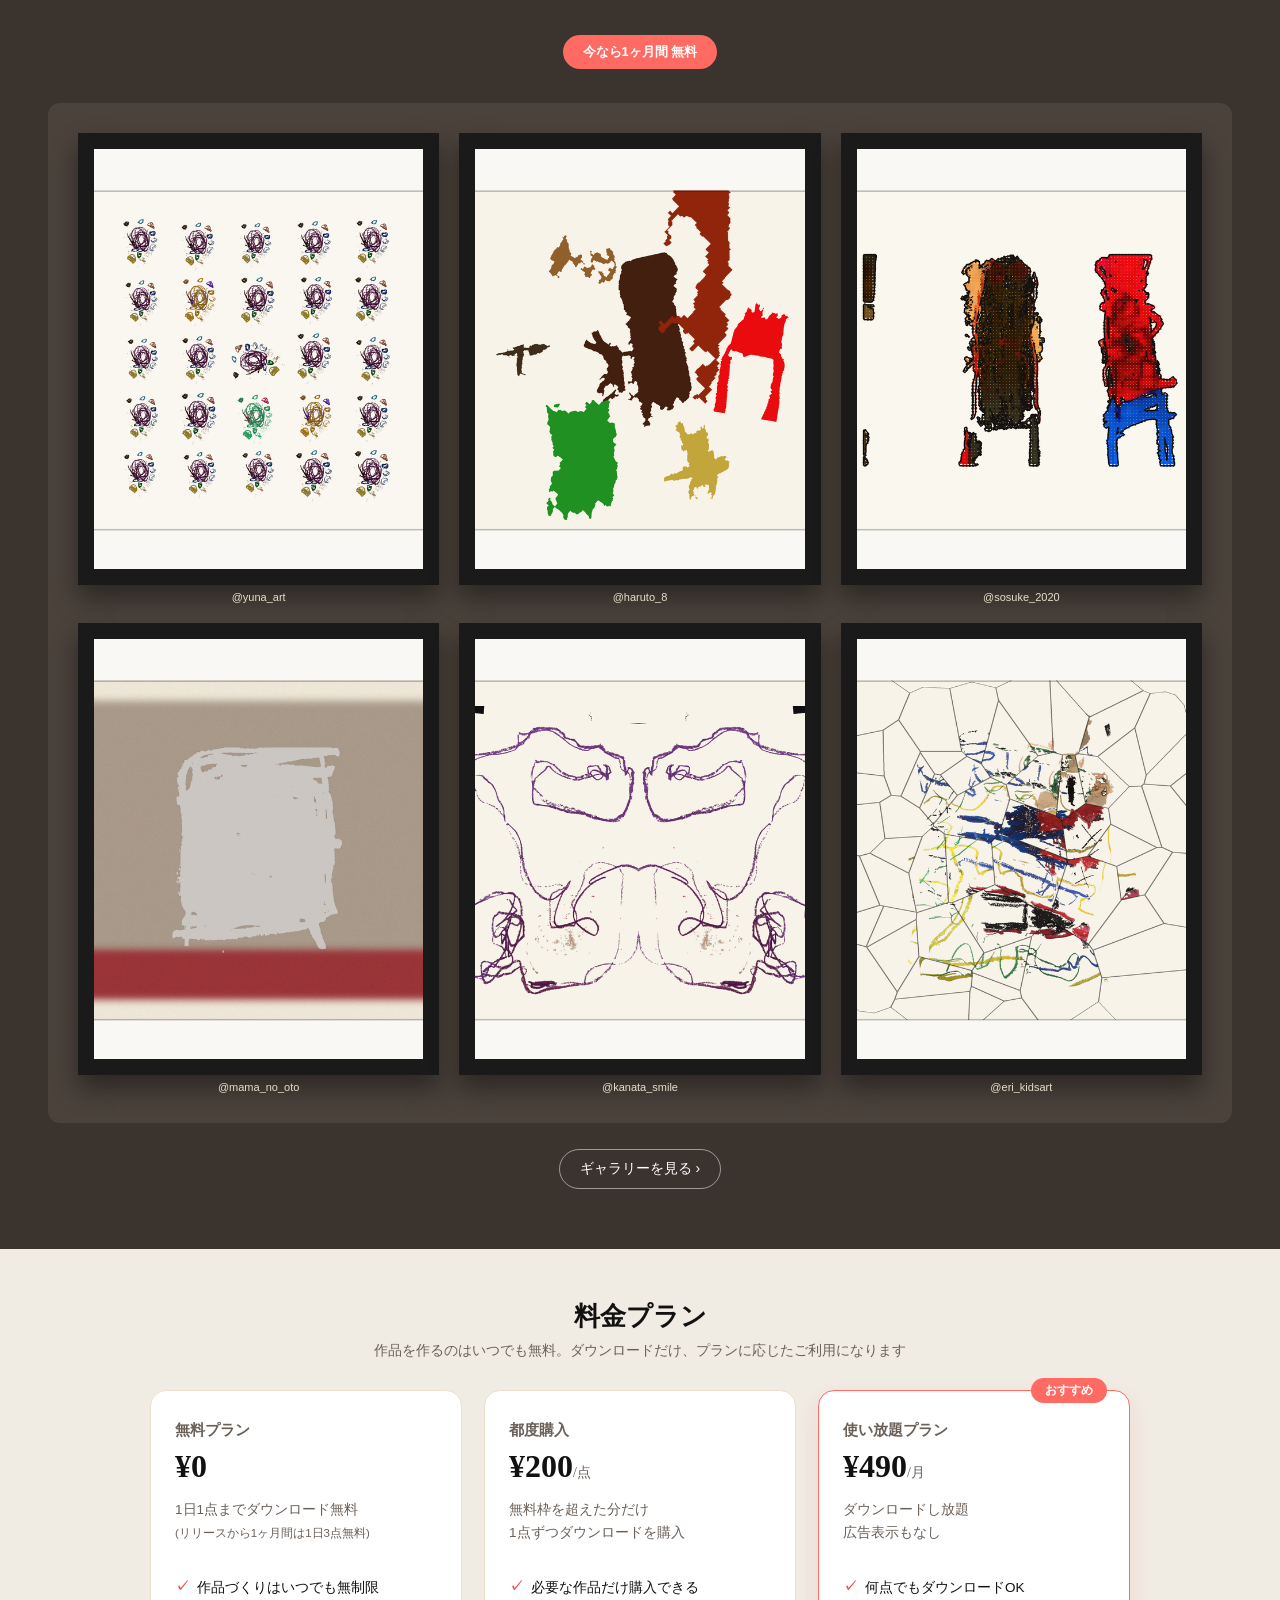
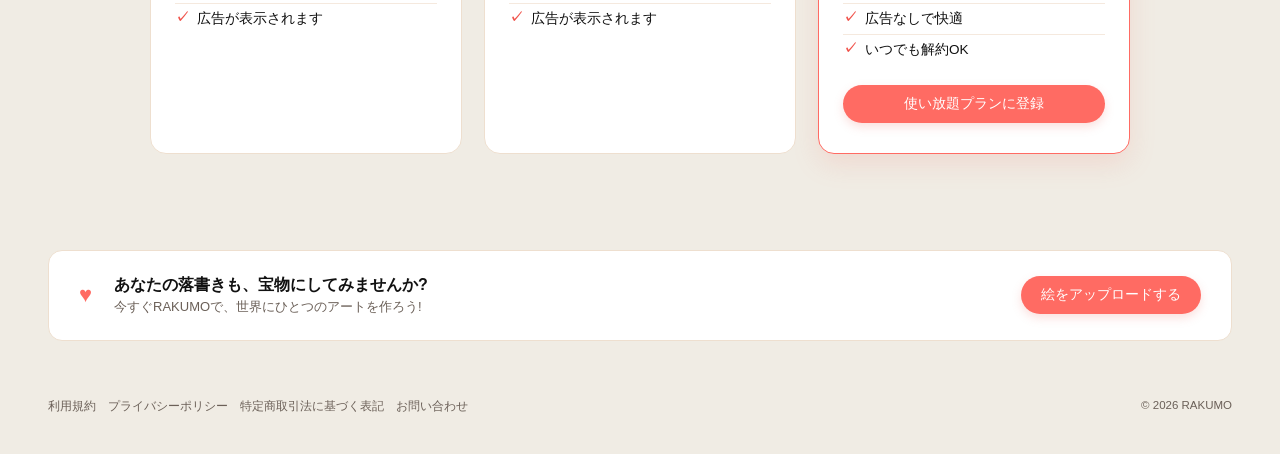
==== commit 20960fa6: "Add Google Analytics tag to all public pages" ====
--- a/index.html
+++ b/index.html
@@ -14,6 +14,14 @@
 <meta name="twitter:card" content="summary_large_image">
 <link rel="stylesheet" href="style.css">
 <script async src="https://pagead2.googlesyndication.com/pagead/js/adsbygoogle.js?client=ca-pub-4967488400651871" crossorigin="anonymous"></script>
+<!-- Google tag (gtag.js) -->
+<script async src="https://www.googletagmanager.com/gtag/js?id=G-CBY1GZKPBE"></script>
+<script>
+  window.dataLayer = window.dataLayer || [];
+  function gtag(){dataLayer.push(arguments);}
+  gtag('js', new Date());
+  gtag('config', 'G-CBY1GZKPBE');
+</script>
 </head>
 <body>
 
--- a/style.css
+++ b/style.css
@@ -169,8 +169,8 @@
 }
 .gallery-room{position:relative;background:#4a423b;border-radius:12px;padding:30px;}
 .gallery-grid{display:grid;grid-template-columns:repeat(3,1fr);gap:20px;padding:0;}
-.framed{margin:0;display:flex;flex-direction:column;min-height:450px;}
-.framed img{width:100%;height:100%;object-fit:cover;border:16px solid #1a1a1a;box-shadow:0 14px 24px rgba(0,0,0,.4);}
+.framed{margin:0;display:flex;flex-direction:column;}
+.framed img{width:100%;aspect-ratio:4/5;object-fit:cover;border:16px solid #1a1a1a;box-shadow:0 14px 24px rgba(0,0,0,.4);box-sizing:border-box;display:block;}
 .framed figcaption{color:#e8ddcb;font-size:11px;margin-top:6px;text-align:center;}
 .floor{display:none!important;}
 .gallery-section .btn-pill-outline{background:transparent;color:#fff;border-color:rgba(255,255,255,.5);margin-top:26px;}
@@ -388,4 +388,6 @@
   .after-card-wrap{width:50%;}
   .after-caption{font-size:14px;}
   .transform-arrow{width:56px;height:40px;margin:0 -4px;}
-}
+  .gallery-grid{grid-template-columns:repeat(2,1fr);gap:14px;}
+  .gallery-room{padding:18px;}
+}
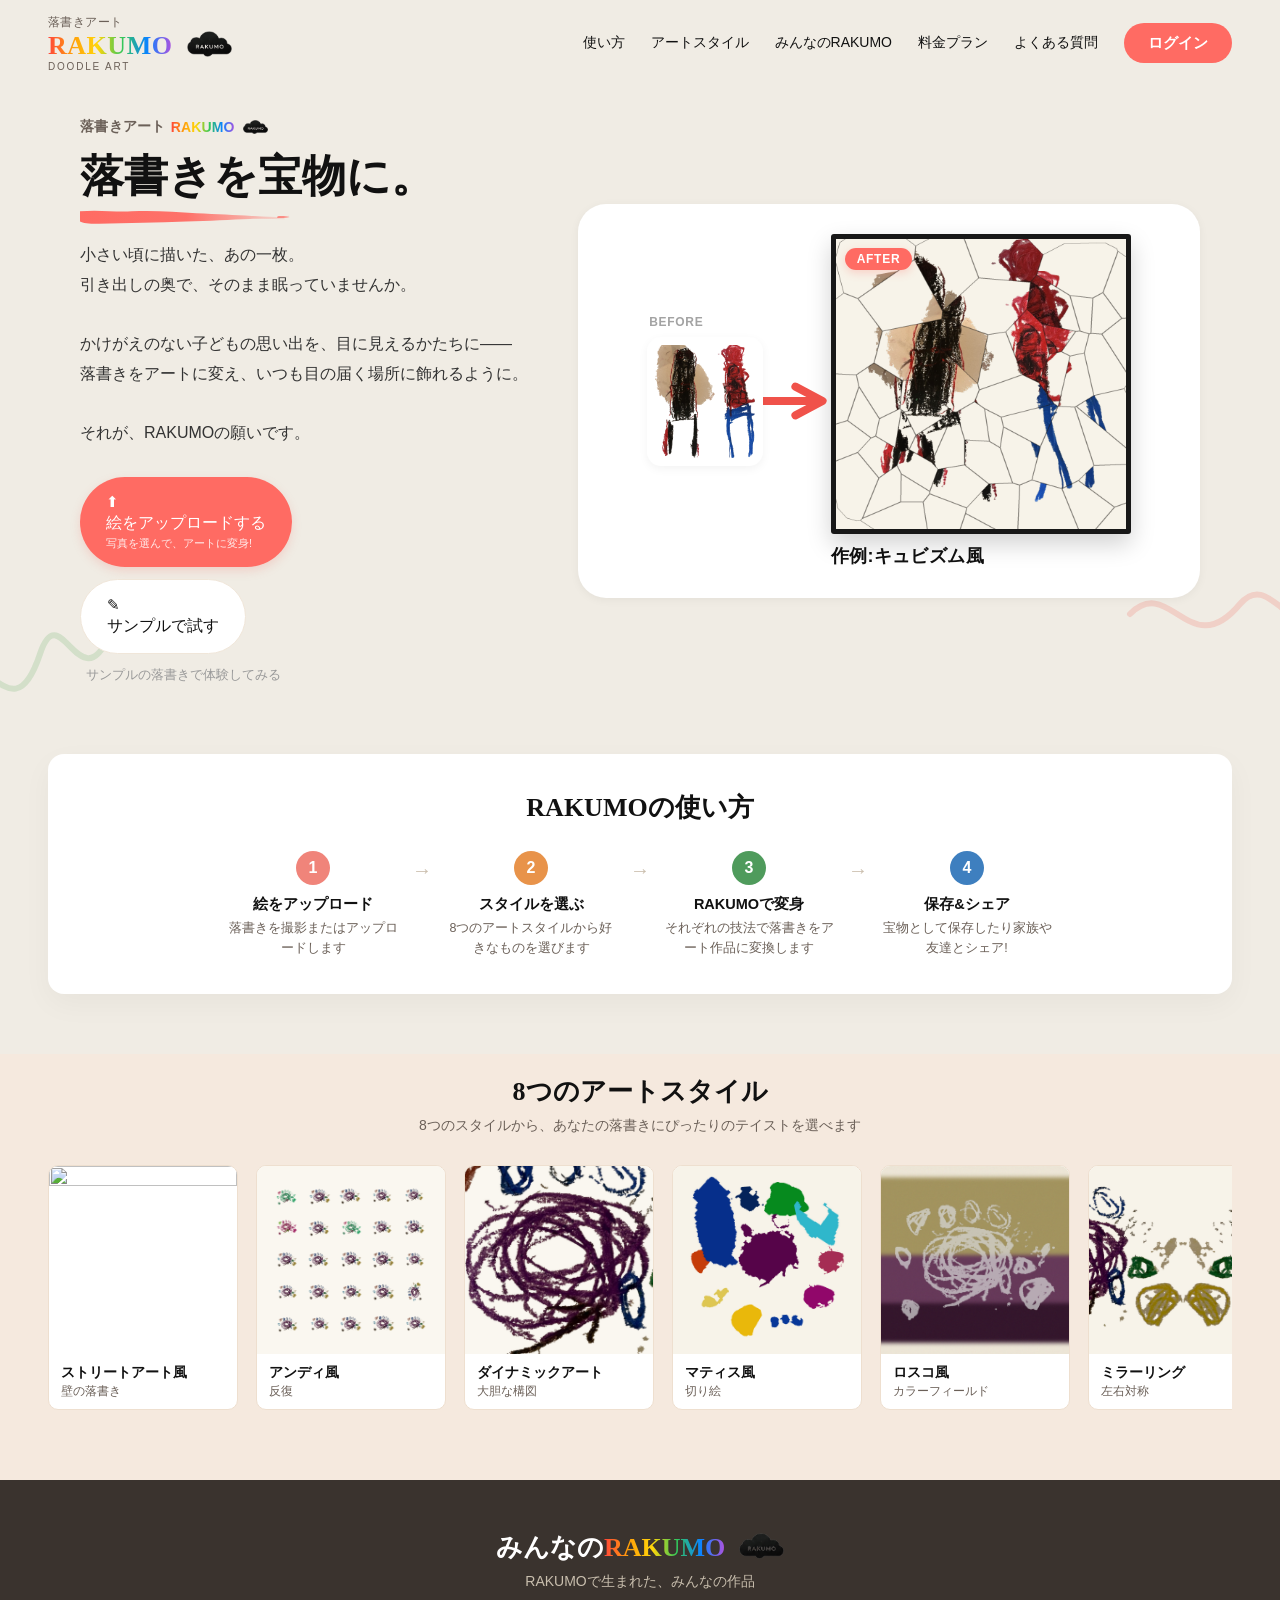
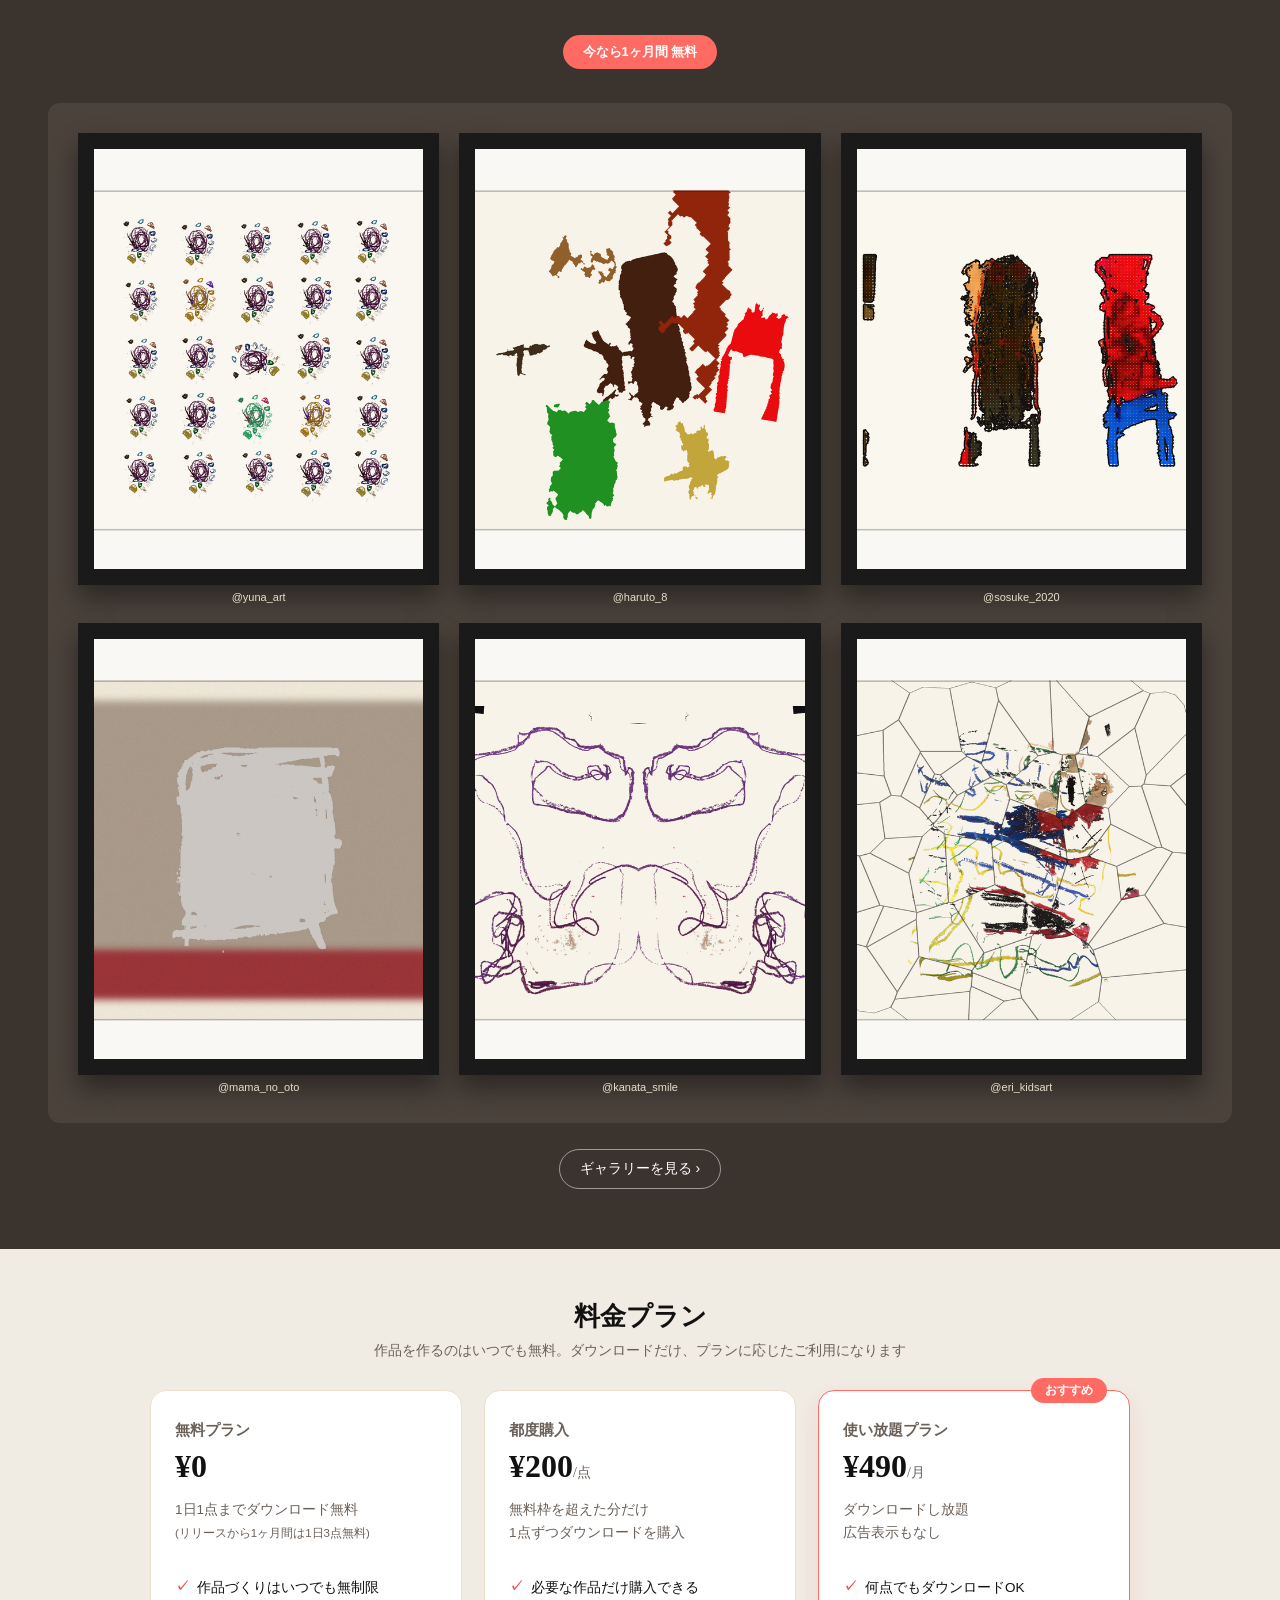
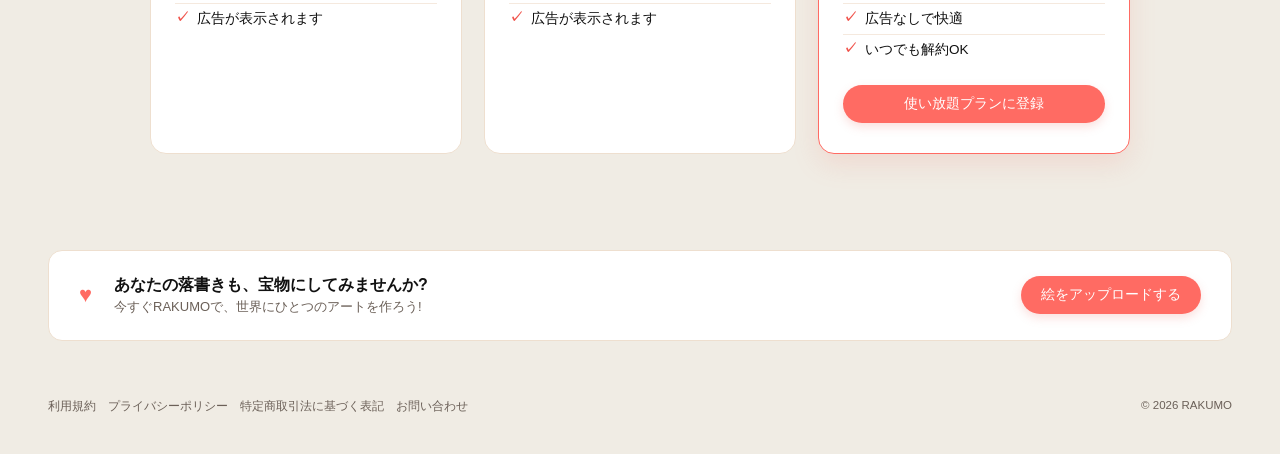
==== commit b2d30892: "feat: switch to GitHub Pages (CNAME) + ship stencil style, analytics, OGP fix, sitemap/robots" ====
--- a/index.html
+++ b/index.html
@@ -8,12 +8,15 @@
 <meta property="og:type" content="website">
 <meta property="og:title" content="落書きアート RAKUMO — その一枚が宝物に">
 <meta property="og:description" content="子どもの落書きを8種類のアートスタイルに変換。額装して飾れる、世界にひとつの作品に。">
-<!-- TODO: 本番ドメイン確定後、og:imageは絶対URLに変更すること(相対パスはSNSクローラーに認識されない) -->
-<meta property="og:image" content="assets/asset_after.png">
+<!-- og:imageは必ず絶対URLにすること。相対パスだとSNSのクローラーが解決できず、
+     シェアしても画像が出ないただのテキストリンクになる(2026-08-24まで実際にそうなっていた)。 -->
+<meta property="og:image" content="https://rakumo-art.com/assets/asset_after.png">
+<meta property="og:image:alt" content="子どもの落書きがアート作品に変わったビフォー・アフター">
+<meta property="og:url" content="https://rakumo-art.com/">
 <meta property="og:site_name" content="落書きアート RAKUMO">
+<meta property="og:locale" content="ja_JP">
 <meta name="twitter:card" content="summary_large_image">
 <link rel="stylesheet" href="style.css">
-<script async src="https://pagead2.googlesyndication.com/pagead/js/adsbygoogle.js?client=ca-pub-4967488400651871" crossorigin="anonymous"></script>
 <!-- Google tag (gtag.js) -->
 <script async src="https://www.googletagmanager.com/gtag/js?id=G-CBY1GZKPBE"></script>
 <script>
@@ -149,6 +152,7 @@
   <h2>8つのアートスタイル</h2>
   <p class="section-sub">8つのスタイルから、あなたの落書きにぴったりのテイストを選べます</p>
   <div class="styles-scroll">
+    <div class="style-card"><img src="assets/style_stencil.png"><div class="style-label">ストリートアート風<span>壁の落書き</span></div></div>
     <div class="style-card"><img src="assets/style_andy.png"><div class="style-label">アンディ風<span>反復</span></div></div>
     <div class="style-card"><img src="assets/style_dynamic.png"><div class="style-label">ダイナミックアート<span>大胆な構図</span></div></div>
     <div class="style-card"><img src="assets/style_matisse.png"><div class="style-label">マティス風<span>切り絵</span></div></div>
@@ -156,7 +160,6 @@
     <div class="style-card"><img src="assets/style_mirror.png"><div class="style-label">ミラーリング<span>左右対称</span></div></div>
     <div class="style-card"><img src="assets/style_cubism.png"><div class="style-label">キュビズム風<span>多視点</span></div></div>
     <div class="style-card"><img src="assets/style_lichtenstein.png"><div class="style-label">リキテンスタイン風<span>ポップアート</span></div></div>
-    <div class="style-card"><img src="assets/style_triptych.png"><div class="style-label">トリプティク<span>三連画</span></div></div>
   </div>
 </section>
 
@@ -254,7 +257,30 @@
       <div id="uploadStatus" class="status-msg"></div>
     </div>
 
+    <div id="orientPane" class="pane" hidden>
+      <h3>向きを確認してください</h3>
+      <div class="orient-layout">
+        <canvas id="orientCanvas"></canvas>
+        <div class="rotate-controls">
+          <button id="rotateLeft" class="rotate-btn">⟲ 45°</button>
+          <span id="rotateAngle">0°</span>
+          <button id="rotateRight" class="rotate-btn">45° ⟳</button>
+        </div>
+        <button id="confirmOrientBtn" class="btn-pill btn-pill-primary">この向きでアートを作成 →</button>
+      </div>
+    </div>
+
     <div id="resultPane" class="pane" hidden>
+      <div id="genProgress" class="gen-progress" hidden>
+        <div class="gen-progress-label">
+          作品を生成しています。しばらくお待ちください… <span id="genProgressCount">0/8</span>
+        </div>
+        <div class="gen-progress-bar"><div id="genProgressFill" class="gen-progress-fill"></div></div>
+      </div>
+      <div id="genFailed" class="gen-failed" hidden>
+        <span id="genFailedMsg"></span>
+        <button id="retryFailedBtn" class="btn-pill btn-pill-outline">作成できなかった分をやり直す</button>
+      </div>
       <div class="result-layout">
         <div class="orig-col">
           <div class="orig-label">原画</div>
@@ -263,11 +289,6 @@
         <div class="gallery-col">
           <div class="gallery-head-row">
             <h3>スタイルを選ぶ</h3>
-            <div class="rotate-controls">
-              <button id="rotateLeft" class="rotate-btn">⟲ 45°</button>
-              <span id="rotateAngle">0°</span>
-              <button id="rotateRight" class="rotate-btn">45° ⟳</button>
-            </div>
           </div>
           <div id="resultGrid" class="result-grid"></div>
         </div>
@@ -280,9 +301,6 @@
           <button id="downloadFramedBtn" class="btn-pill btn-pill-outline">額装イメージをダウンロード</button>
           <button id="openPostFlowBtn" class="btn-pill btn-pill-community">🎉 みんなのRAKUMOに投稿する</button>
         </div>
-        <!-- 無料プラン・都度購入のユーザーにのみ表示する広告枠(使い放題プラン加入者には非表示)。
-             ADSENSE_PUBLISHER_ID未設定の間は空のまま何も表示されない。 -->
-        <div id="adSlot" class="ad-slot" hidden></div>
       </div>
     </div>
   </div>
@@ -438,6 +456,7 @@
 </div>
 
 <script src="config.js"></script>
+<script src="ads.js"></script>
 <script src="app.js"></script>
 </body>
 </html>
--- a/style.css
+++ b/style.css
@@ -261,6 +261,24 @@
 #uploadPane .btn-pill{width:100%;justify-content:center;}
 .status-msg{font-size:13px;color:var(--coral-dark);margin-top:14px;min-height:16px;}
 
+.orient-layout{display:flex;flex-direction:column;align-items:center;gap:16px;}
+#orientCanvas{max-width:100%;max-height:340px;border-radius:6px;border:1px solid var(--hairline);background:#fff;}
+.orient-layout .rotate-controls{display:flex;align-items:center;gap:10px;}
+.orient-layout .btn-pill{width:auto;}
+
+.gen-failed{
+  display:flex;flex-wrap:wrap;align-items:center;gap:12px;margin-bottom:18px;
+  padding:12px 14px;border-radius:8px;background:#fff3ef;border:1px solid var(--coral);
+  font-size:13px;color:var(--coral-dark);
+}
+.gen-failed .btn-pill{width:auto;padding:6px 14px;font-size:12px;}
+
+.gen-progress{margin-bottom:18px;}
+.gen-progress-label{font-size:13px;color:var(--ink-soft);margin-bottom:8px;}
+.gen-progress-label span{color:var(--coral-dark);font-weight:700;font-variant-numeric:tabular-nums;}
+.gen-progress-bar{height:8px;border-radius:5px;background:#efe4d4;overflow:hidden;}
+.gen-progress-fill{height:100%;width:0%;background:var(--coral);border-radius:5px;transition:width .35s ease;}
+
 .result-layout{display:grid;grid-template-columns:260px 1fr;gap:28px;}
 .orig-label{font-size:12px;color:var(--ink-soft);margin-bottom:8px;}
 #origCanvas{width:100%;border-radius:6px;border:1px solid var(--hairline);background:#fff;}
@@ -269,7 +287,7 @@
 .rotate-controls{display:flex;align-items:center;gap:10px;}
 .rotate-btn{border:1px solid var(--ink);background:#fff;border-radius:6px;padding:6px 10px;font-size:12px;cursor:pointer;}
 .rotate-btn:disabled{opacity:.4;}
-#rotateAngle{font-size:12px;color:var(--ink-soft);min-width:30px;text-align:center;}
+#rotateAngle{font-size:12px;color:var(--ink-soft);min-width:56px;text-align:center;}
 
 .result-grid{display:grid;grid-template-columns:repeat(4,1fr);gap:12px;}
 .result-card{
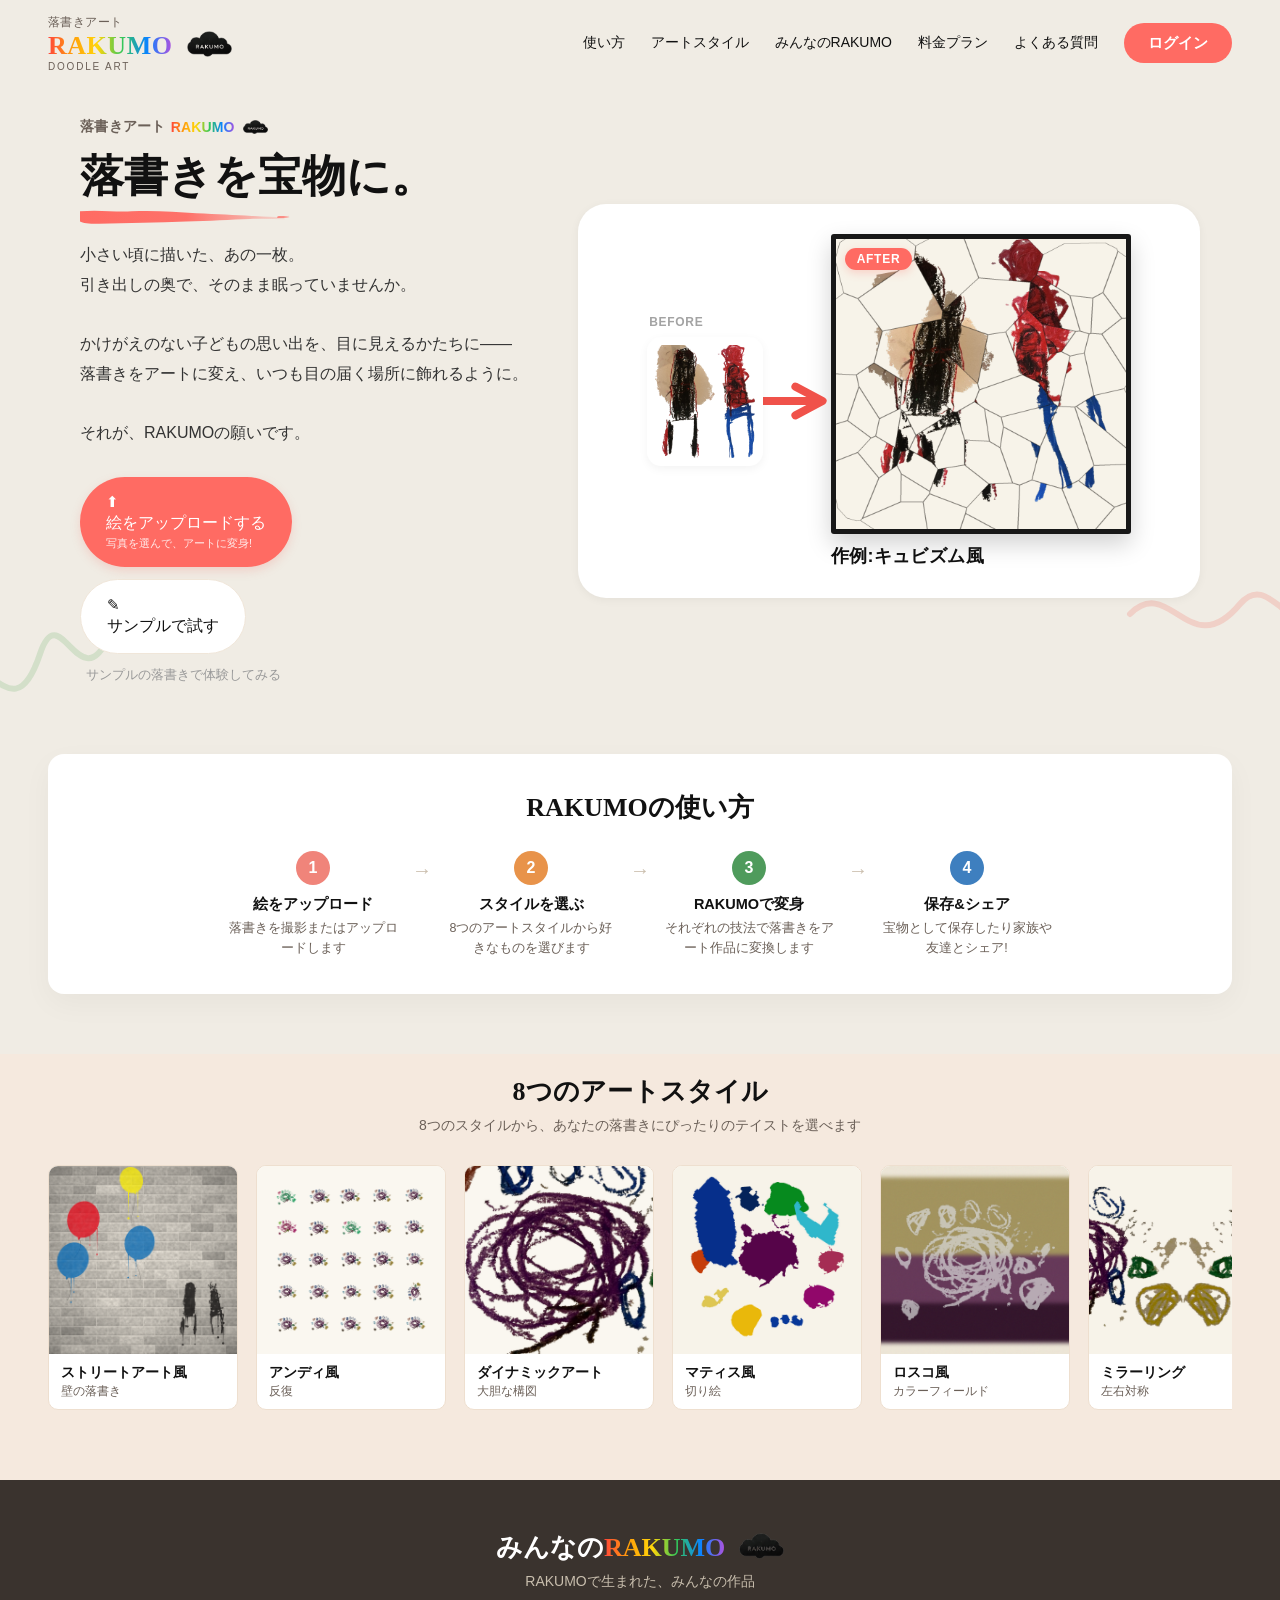
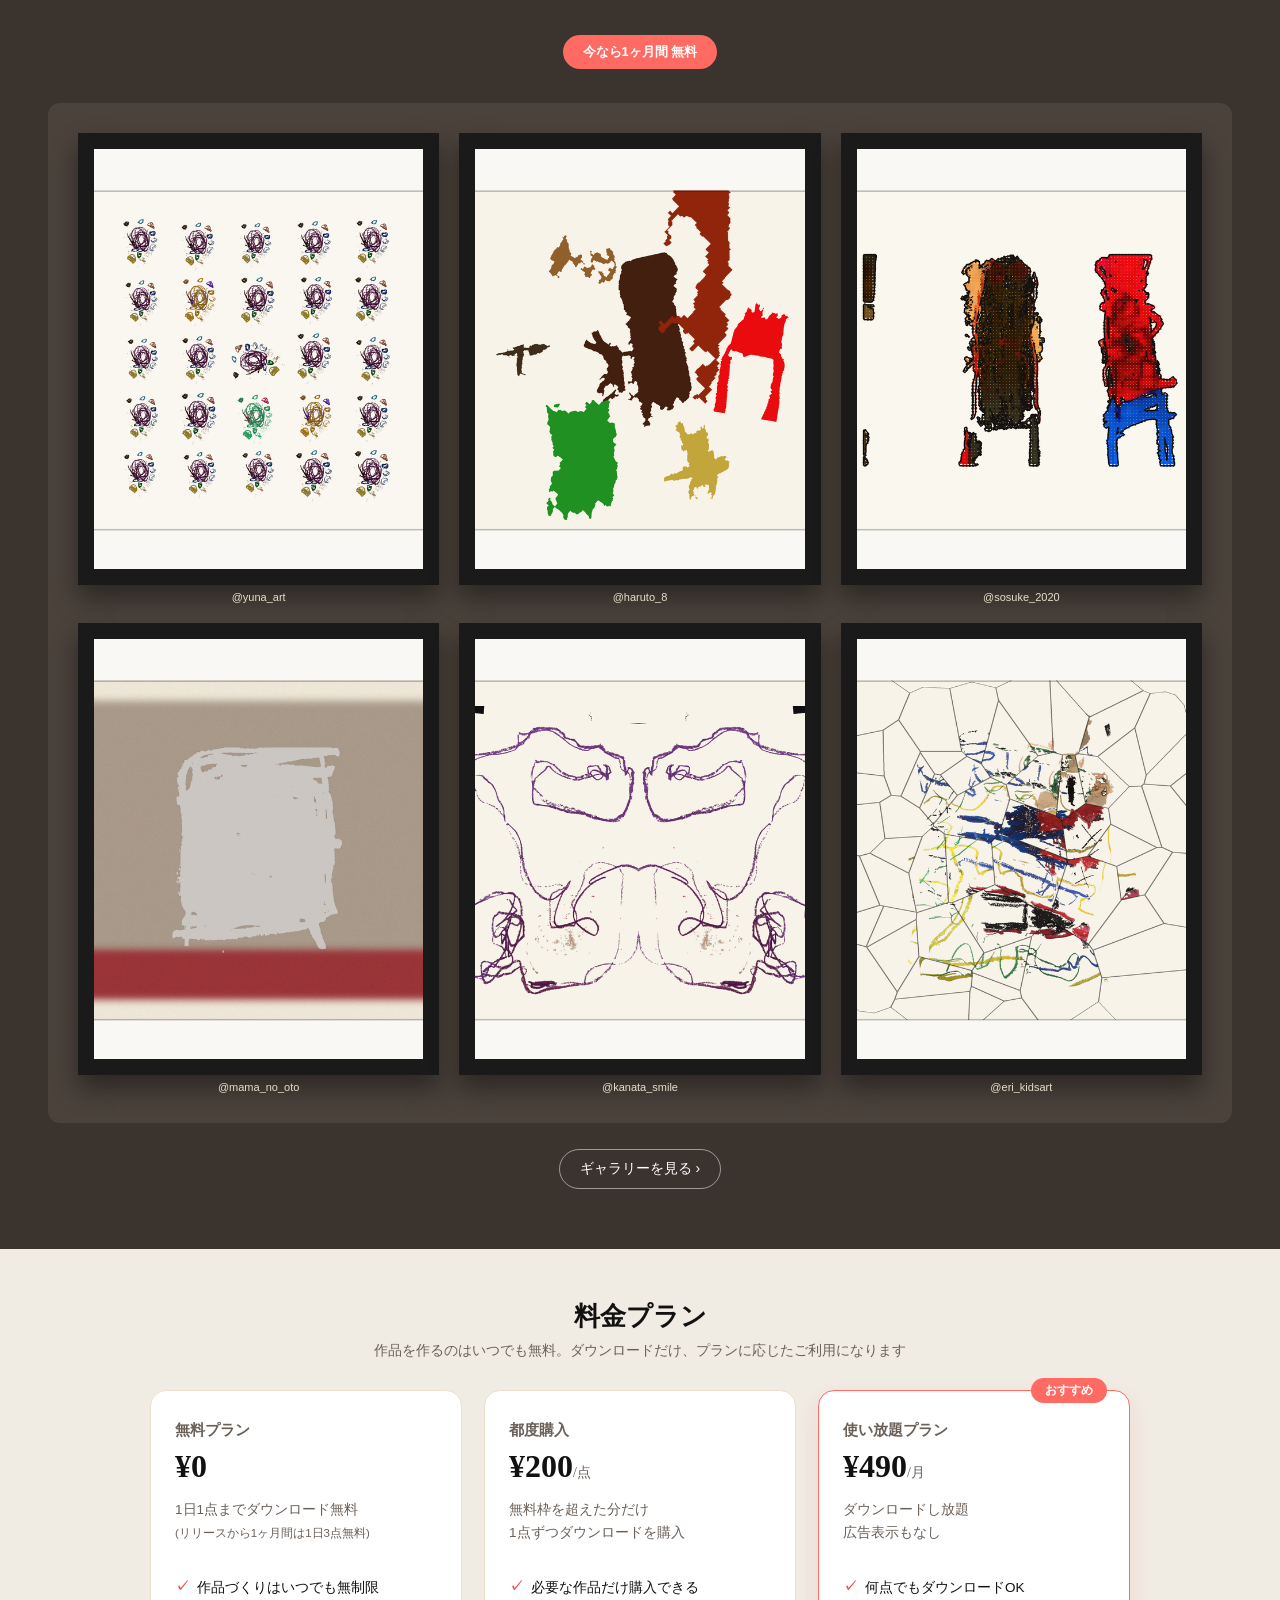
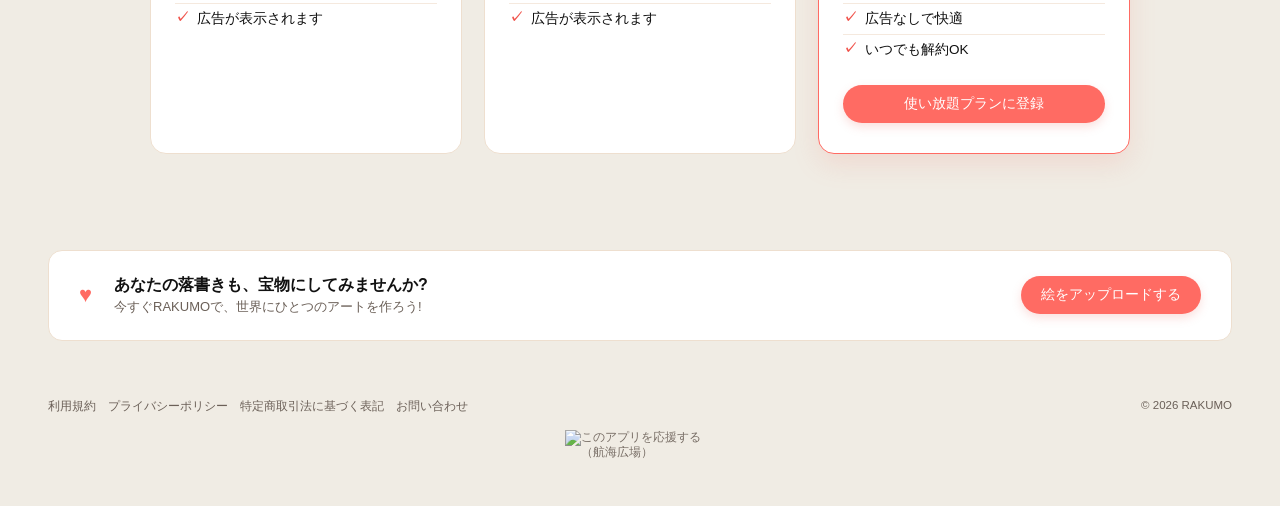
==== commit fde24cd4: "フッターに航海広場の応援バッジを置く Co-Authored-By: Claude Opus 5.5 <noreply@anthropic.com>" ====
--- a/index.html
+++ b/index.html
@@ -235,6 +235,7 @@
 <footer class="site-footer">
   <div><a href="terms.html">利用規約</a>　<a href="privacy.html">プライバシーポリシー</a>　<a href="tokushoho.html">特定商取引法に基づく表記</a>　<a href="mailto:fcpanna0328@gmail.com">お問い合わせ</a></div>
   <div>© 2026 RAKUMO</div>
+  <div class="cheer-badge"><a href="https://koukai-hiroba.onrender.com/s/s552b973a8209?from=badge" target="_blank" rel="noopener"><img src="https://koukai-hiroba.onrender.com/badge.png" alt="このアプリを応援する（航海広場）" width="200" height="48"></a></div>
 </footer>
 
 <!-- ==================== 実際に動く生成モーダル ==================== -->
--- a/style.css
+++ b/style.css
@@ -231,6 +231,10 @@
 
 /* ---- footer ---- */
 .site-footer{padding:22px 48px 40px;display:flex;justify-content:space-between;font-size:11.5px;color:var(--ink-soft);flex-wrap:wrap;gap:8px;}
+/* 航海広場の応援バッジ：フッターの下の段に小さく */
+.site-footer .cheer-badge{flex-basis:100%;display:flex;justify-content:center;margin-top:8px;}
+.site-footer .cheer-badge img{display:block;width:150px;height:auto;opacity:.9;}
+.site-footer .cheer-badge a:hover img{opacity:1;}
 
 /* ==================== 機能モーダル ==================== */
 .app-modal{
